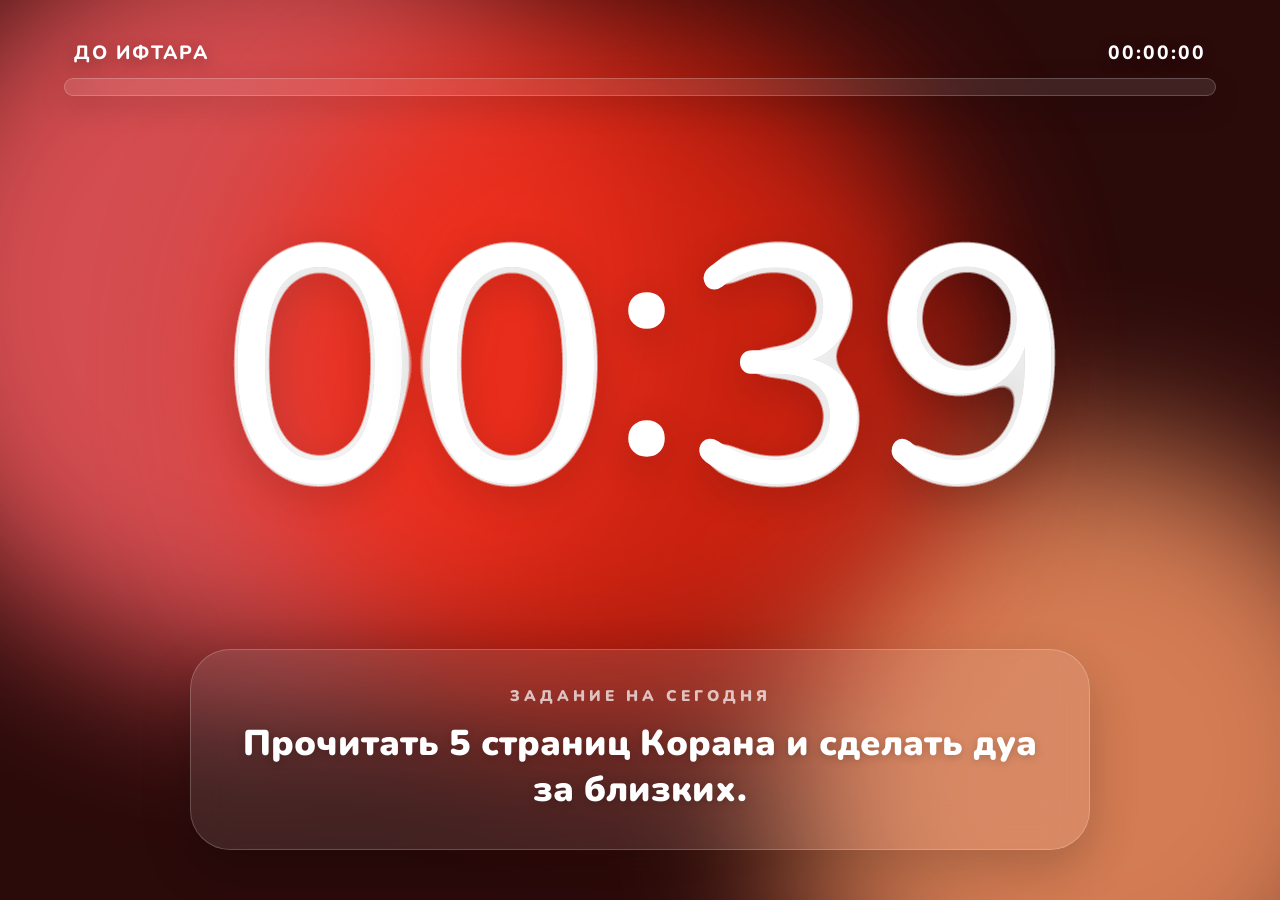
==== index.html @ 439f12f1 "Add files via upload" ====
<!DOCTYPE html>
<html lang="ru">
<head>
  <meta charset="UTF-8">
  <meta name="viewport" content="width=device-width, initial-scale=1.0">
  <title>EPoster Smart Display</title>
  
  <link href="https://fonts.googleapis.com/css2?family=Nunito:wght@900&display=swap" rel="stylesheet">

  <style>
    :root {
      /* Тема по умолчанию: Горячая Лава (до Ифтара) */
      --color-bg: #2b0a0a;
      --color-blob1: #ff5e62;
      --color-blob2: #ff9966;
      --color-blob3: #f12711;
      
      --glass-bg: rgba(255, 255, 255, 0.1);
      --glass-border: rgba(255, 255, 255, 0.2);
      --text-color: #ffffff;
    }

    * { box-sizing: border-box; }

    body, html {
      margin: 0; padding: 0;
      width: 100vw; height: 100vh;
      overflow: hidden;
      font-family: 'Nunito', sans-serif;
      color: var(--text-color);
      background-color: var(--color-bg);
      display: flex;
      flex-direction: column;
      justify-content: space-between;
      transition: background-color 2s ease;
    }

    /* ФОН: ПЛАВАЮЩАЯ ЛАВА */
    .lava-background {
      position: absolute;
      top: 0; left: 0; width: 100vw; height: 100vh;
      z-index: 0;
      overflow: hidden;
    }
    .blob {
      position: absolute;
      border-radius: 50%;
      filter: blur(80px); /* Сильное размытие для слияния цветов */
      opacity: 0.8;
      animation: float 20s infinite alternate cubic-bezier(0.4, 0.0, 0.2, 1);
      transition: background 2s ease;
    }
    .blob:nth-child(1) {
      width: 60vw; height: 60vw;
      background: var(--color-blob1);
      top: -10%; left: -10%;
      animation-duration: 25s;
    }
    .blob:nth-child(2) {
      width: 50vw; height: 50vw;
      background: var(--color-blob2);
      bottom: -20%; right: -10%;
      animation-duration: 22s;
      animation-delay: -5s;
    }
    .blob:nth-child(3) {
      width: 55vw; height: 55vw;
      background: var(--color-blob3);
      bottom: 20%; left: 20%;
      animation-duration: 28s;
      animation-delay: -10s;
    }

    @keyframes float {
      0% { transform: translate(0, 0) scale(1); }
      50% { transform: translate(10%, 20%) scale(1.2); }
      100% { transform: translate(-20%, 10%) scale(0.9); }
    }

    /* РАМКА WAKE СЛОВА (СИНЯЯ ПУЛЬСАЦИЯ) */
    .wake-frame {
      position: absolute;
      top: 0; left: 0; right: 0; bottom: 0;
      pointer-events: none;
      box-shadow: inset 0 0 0px 0px rgba(0, 150, 255, 0);
      transition: box-shadow 0.3s ease;
      z-index: 9999; /* Поверх всего */
    }
    body.wake-active .wake-frame {
      animation: pulseBlue 1.5s infinite;
    }
    @keyframes pulseBlue {
      0% { box-shadow: inset 0 0 30px 10px rgba(0, 150, 255, 0.6); }
      50% { box-shadow: inset 0 0 100px 40px rgba(0, 190, 255, 0.9); }
      100% { box-shadow: inset 0 0 30px 10px rgba(0, 150, 255, 0.6); }
    }

    /* ВЕРХ: ПРОГРЕСС БАР (GLASSMORPHISM) */
    .progress-wrapper {
      width: 90%;
      max-width: 1200px;
      margin: 40px auto 0;
      z-index: 10;
    }
    .progress-labels {
      display: flex;
      justify-content: space-between;
      font-size: 1.5vw;
      font-weight: 800;
      margin-bottom: 12px;
      padding: 0 10px;
      text-transform: uppercase;
      letter-spacing: 2px;
      text-shadow: 0 4px 15px rgba(0,0,0,0.3);
    }
    .progress-container {
      height: 18px;
      background: var(--glass-bg);
      border-radius: 30px;
      backdrop-filter: blur(10px);
      border: 1px solid var(--glass-border);
      overflow: hidden;
      box-shadow: 0 10px 30px rgba(0,0,0,0.15);
    }
    .progress-bar {
      height: 100%;
      width: 0%; /* Меняется через JS */
      background: #fff;
      border-radius: 30px;
      box-shadow: 0 0 20px rgba(255, 255, 255, 0.8);
      transition: width 1s cubic-bezier(0.4, 0, 0.2, 1);
    }

    /* ЦЕНТР: ЖЕЛЕЙНЫЕ ЧАСЫ */
    .clock-container {
      flex-grow: 1;
      display: flex;
      align-items: center;
      justify-content: center;
      filter: url(#goo); /* Главная магия перетекания */
      z-index: 10;
    }
    .clock {
      display: flex;font-size: 26vw;
      line-height: 1;
      letter-spacing: -1vw;
      text-shadow: 0 10px 40px rgba(0,0,0,0.2);
    }
    .digit-box {
      position: relative;
      width: 15vw;
      height: 26vw;
      display: flex;
      justify-content: center;
      align-items: center;
    }
    .digit {
      position: absolute;
      transition: transform 0.8s cubic-bezier(0.34, 1.56, 0.64, 1), opacity 0.8s ease, filter 0.8s ease;
      will-change: transform, opacity, filter;
    }
    .digit.in {
      opacity: 1;
      transform: translateY(0) scale(1);
      filter: blur(0px);
    }
    .digit.out {
      opacity: 0;
      transform: translateY(-80%) scale(0.6);
      filter: blur(12px);
    }
    .digit.prepare {
      opacity: 0;
      transform: translateY(80%) scale(0.6);
      filter: blur(12px);
    }
    .colon {
      width: 6vw;
      display: flex;
      justify-content: center;
      align-items: center;
      animation: pulseColon 2s infinite;
      transform: translateY(-2vw);
    }
    @keyframes pulseColon {
      0%, 100% { opacity: 1; }
      50% { opacity: 0.3; }
    }

    /* НИЗ: БЛОК С ЗАДАНИЕМ */
    .task-container {
      margin: 0 auto 50px;
      width: 85%;
      max-width: 900px;
      background: var(--glass-bg);
      backdrop-filter: blur(20px);
      -webkit-backdrop-filter: blur(20px);
      border: 1px solid var(--glass-border);
      border-radius: 40px;
      padding: 35px 50px;
      text-align: center;
      box-shadow: 0 20px 50px rgba(0,0,0,0.2);
      z-index: 10;
    }
    .task-label {
      font-size: 1.2vw;
      text-transform: uppercase;
      letter-spacing: 4px;
      opacity: 0.7;
      margin-bottom: 15px;
      font-weight: 900;
    }
    .task-text {
      font-size: 2.8vw;
      font-weight: 900;
      line-height: 1.3;
      text-shadow: 0 2px 10px rgba(0,0,0,0.2);
    }
  </style>
</head>
<body>

  <div class="lava-background">
    <div class="blob"></div>
    <div class="blob"></div>
    <div class="blob"></div>
  </div>

  <div class="wake-frame"></div>

  <div class="progress-wrapper">
    <div class="progress-labels">
      <span id="event-name">До Ифтара</span>
      <span id="event-time-left">00:00:00</span>
    </div>
    <div class="progress-container">
      <div class="progress-bar" id="progress-bar"></div>
    </div>
  </div>

  <svg style="width:0;height:0;position:absolute;">
    <defs>
      <filter id="goo">
        <feGaussianBlur in="SourceGraphic" stdDeviation="15" result="blur" />
        <feColorMatrix in="blur" mode="matrix" values="1 0 0 0 0  0 1 0 0 0  0 0 1 0 0  0 0 0 25 -10" result="goo" />
        <feBlend in="SourceGraphic" in2="goo" />
      </filter>
    </defs>
  </svg>

  <div class="clock-container">
    <div class="clock">
      <div class="digit-box" id="h1"></div>
      <div class="digit-box" id="h2"></div>
      <div class="colon">:</div>
      <div class="digit-box" id="m1"></div>
      <div class="digit-box" id="m2"></div>
    </div>
  </div>

  <div class="task-container">
    <div class="task-label">Задание на сегодня</div>
    <div class="task-text" id="daily-task">Прочитать 5 страниц Корана и сделать дуа за близких.</div>
  </div>

  <script>
    // === ЛОГИКА ЖЕЛЕЙНЫХ ЧАСОВ ===
    function updateDigit(id, newValue) {
      const container = document.getElementById(id);
      const currentDigit = container.querySelector('.digit.in');
      
      if (currentDigit && currentDigit.innerText === newValue) return;

      const newDigit = document.createElement('div');
      newDigit.className = 'digit prepare';
      newDigit.innerText = newValue;
      container.appendChild(newDigit);

      // Trigger reflow
      void newDigit.offsetWidth;

      if (currentDigit) {
        currentDigit.classList.remove('in');
        currentDigit.classList.add('out');
        setTimeout(() => currentDigit.remove(), 800);
      }

      newDigit.classList.remove('prepare');
      newDigit.classList.add('in');
    }

    function updateClock() {
      const now = new Date();
      const h = String(now.getHours()).padStart(2, '0');
      const m = String(now.getMinutes()).padStart(2, '0');

      updateDigit('h1', h[0]);
      updateDigit('h2', h[1]);
      updateDigit('m1', m[0]);
      updateDigit('m2', m[1]);
    }

    setInterval(updateClock, 1000);
    updateClock();

    // === API ДЛЯ ИНТЕГРАЦИИ В ТВОЙ ПРОЕКТ НА PYTHON ===
    
    // 1. Вызов рамки при Wake-слове
    function triggerWakeWord(durationMs = 3000) {
      document.body.classList.add('wake-active');
      setTimeout(() => {
        document.body.classList.remove('wake-active');
      }, durationMs);
    }

    // 2. Смена темы (Ифтар/Сухур)
    function setTheme(themeMode) {
      const root = document.documentElement;
      if (themeMode === 'iftar') {
        // Горячая Лава (Оранжевый/Красный)
        root.style.setProperty('--color-bg', '#2b0a0a');
        root.style.setProperty('--color-blob1', '#ff5e62');
        root.style.setProperty('--color-blob2', '#ff9966');
        root.style.setProperty('--color-blob3', '#f12711');
      } else if (themeMode === 'suhur') {
        // Холодная Аврора (Синий/Фиолетовый/Изумрудный)
        root.style.setProperty('--color-bg', '#050b14');
        root.style.setProperty('--color-blob1', '#00c6ff');
        root.style.setProperty('--color-blob2', '#0072ff');
        root.style.setProperty('--color-blob3', '#1f1c2c');
      }
    }

    // 3. Обновление прогресса и текста
    function updateDashboard(eventName, timeLeftStr, progressPercent, taskText) {
      document.getElementById('event-name').innerText = eventName;
      document.getElementById('event-time-left').innerText = timeLeftStr;
      document.getElementById('progress-bar').style.width = progressPercent + '%';
      if(taskText) document.getElementById('daily-task').innerText = taskText;
    }

    // --- ДЕМОНСТРАЦИЯ (Удали этот блок при интеграции в проект) ---
    // Эмуляция работы прогресс бара:
    let demoProgress = 0;
    setInterval(() => {
        demoProgress = (demoProgress + 5) % 100;
        updateDashboard('До Ифтара', '02:45:10', demoProgress);
    }, 5000);

    // Эмуляция реакции на Wake-слово раз в 10 секунд
    setInterval(() => triggerWakeWord(2000), 10000);
    // -------------------------------------------------------------
  </script>
</body>
</html>
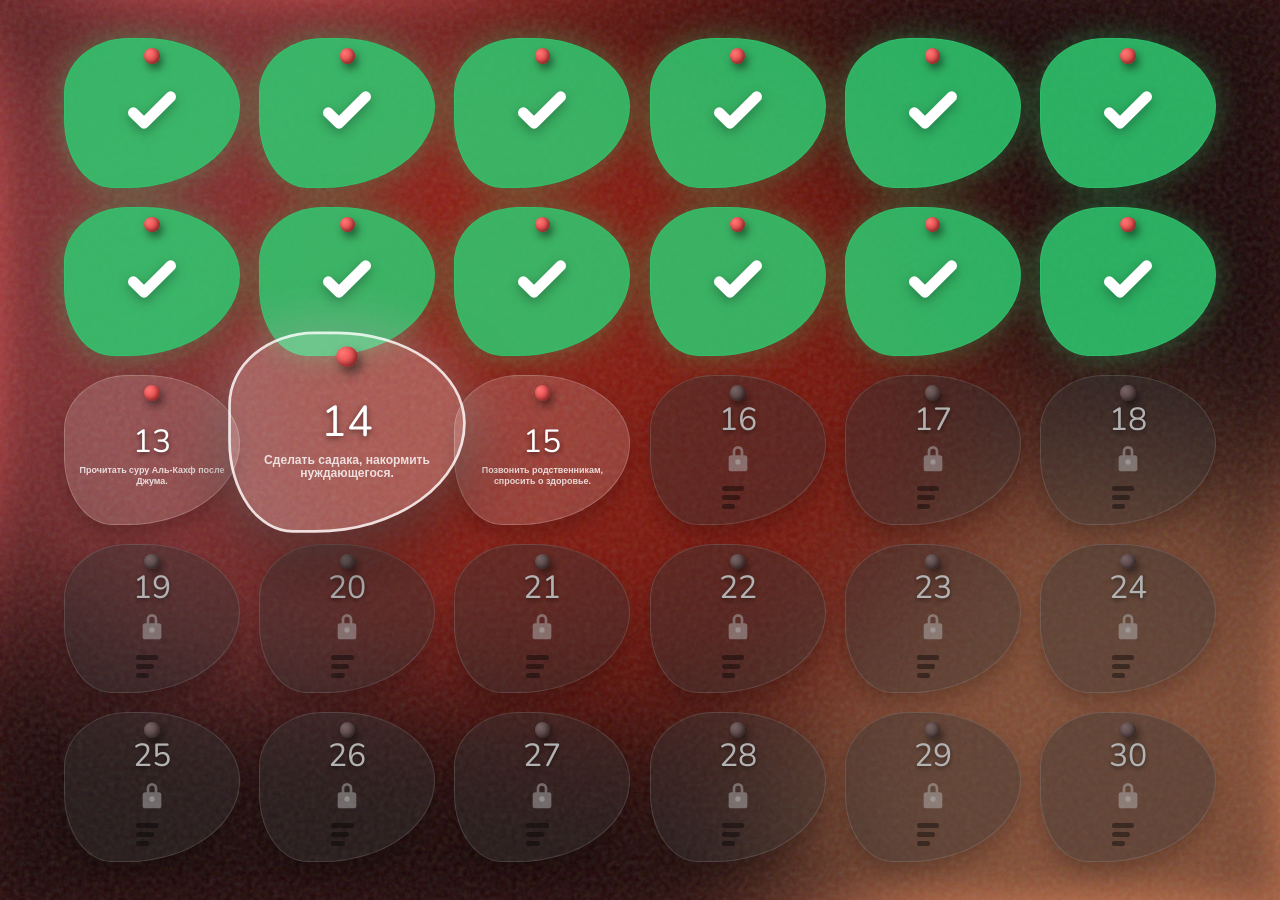
==== commit 7aa8e034: "Add files via upload" ====
--- a/index.html
+++ b/index.html
@@ -3,21 +3,23 @@
 <head>
   <meta charset="UTF-8">
   <meta name="viewport" content="width=device-width, initial-scale=1.0">
-  <title>EPoster Smart Display</title>
+  <title>EPoster - Map of Tasks</title>
   
   <link href="https://fonts.googleapis.com/css2?family=Nunito:wght@900&display=swap" rel="stylesheet">
 
   <style>
     :root {
-      /* Тема по умолчанию: Горячая Лава (до Ифтара) */
       --color-bg: #2b0a0a;
       --color-blob1: #ff5e62;
       --color-blob2: #ff9966;
       --color-blob3: #f12711;
       
-      --glass-bg: rgba(255, 255, 255, 0.1);
       --glass-border: rgba(255, 255, 255, 0.2);
       --text-color: #ffffff;
+      
+      --card-open-bg: rgba(255, 255, 255, 0.15);
+      --card-locked-bg: rgba(80, 80, 80, 0.4);
+      --card-completed-bg: rgba(46, 204, 113, 0.85);
     }
 
     * { box-sizing: border-box; }
@@ -29,47 +31,25 @@
       font-family: 'Nunito', sans-serif;
       color: var(--text-color);
       background-color: var(--color-bg);
-      display: flex;
-      flex-direction: column;
-      justify-content: space-between;
-      transition: background-color 2s ease;
-    }
-
-    /* ФОН: ПЛАВАЮЩАЯ ЛАВА */
+    }
+
     .lava-background {
       position: absolute;
       top: 0; left: 0; width: 100vw; height: 100vh;
       z-index: 0;
       overflow: hidden;
     }
+
     .blob {
       position: absolute;
       border-radius: 50%;
-      filter: blur(80px); /* Сильное размытие для слияния цветов */
+      filter: blur(80px);
       opacity: 0.8;
       animation: float 20s infinite alternate cubic-bezier(0.4, 0.0, 0.2, 1);
-      transition: background 2s ease;
-    }
-    .blob:nth-child(1) {
-      width: 60vw; height: 60vw;
-      background: var(--color-blob1);
-      top: -10%; left: -10%;
-      animation-duration: 25s;
-    }
-    .blob:nth-child(2) {
-      width: 50vw; height: 50vw;
-      background: var(--color-blob2);
-      bottom: -20%; right: -10%;
-      animation-duration: 22s;
-      animation-delay: -5s;
-    }
-    .blob:nth-child(3) {
-      width: 55vw; height: 55vw;
-      background: var(--color-blob3);
-      bottom: 20%; left: 20%;
-      animation-duration: 28s;
-      animation-delay: -10s;
-    }
+    }
+    .blob:nth-child(1) { width: 60vw; height: 60vw; background: var(--color-blob1); top: -10%; left: -10%; animation-duration: 25s; }
+    .blob:nth-child(2) { width: 50vw; height: 50vw; background: var(--color-blob2); bottom: -20%; right: -10%; animation-duration: 22s; animation-delay: -5s; }
+    .blob:nth-child(3) { width: 55vw; height: 55vw; background: var(--color-blob3); bottom: 20%; left: 20%; animation-duration: 28s; animation-delay: -10s; }
 
     @keyframes float {
       0% { transform: translate(0, 0) scale(1); }
@@ -77,144 +57,137 @@
       100% { transform: translate(-20%, 10%) scale(0.9); }
     }
 
-    /* РАМКА WAKE СЛОВА (СИНЯЯ ПУЛЬСАЦИЯ) */
+    /* Исправлено: Текстура доски через Base64 (никаких спецсимволов) */
+    .chalkboard-overlay {
+      position: absolute;
+      top: 0; left: 0; width: 100vw; height: 100vh;
+      z-index: 1;
+      backdrop-filter: blur(20px) brightness(0.6);
+      -webkit-backdrop-filter: blur(20px) brightness(0.6);
+      background-image: url("[data-uri]");
+    }
+
     .wake-frame {
       position: absolute;
       top: 0; left: 0; right: 0; bottom: 0;
       pointer-events: none;
       box-shadow: inset 0 0 0px 0px rgba(0, 150, 255, 0);
       transition: box-shadow 0.3s ease;
-      z-index: 9999; /* Поверх всего */
-    }
-    body.wake-active .wake-frame {
-      animation: pulseBlue 1.5s infinite;
-    }
+      z-index: 9999;
+    }
+    body.wake-active .wake-frame { animation: pulseBlue 1.5s infinite; }
     @keyframes pulseBlue {
       0% { box-shadow: inset 0 0 30px 10px rgba(0, 150, 255, 0.6); }
       50% { box-shadow: inset 0 0 100px 40px rgba(0, 190, 255, 0.9); }
       100% { box-shadow: inset 0 0 30px 10px rgba(0, 150, 255, 0.6); }
     }
 
-    /* ВЕРХ: ПРОГРЕСС БАР (GLASSMORPHISM) */
-    .progress-wrapper {
-      width: 90%;
-      max-width: 1200px;
-      margin: 40px auto 0;
+    .tasks-grid {
+      position: relative;
       z-index: 10;
-    }
-    .progress-labels {
+      display: grid;
+      grid-template-columns: repeat(6, 1fr);
+      grid-template-rows: repeat(5, 1fr);
+      gap: 1.5vw;
+      width: 100vw;
+      height: 100vh;
+      padding: 3vw 5vw;
+    }
+
+    .card {
+      position: relative;
+      background: var(--card-open-bg);
+      border: 1px solid var(--glass-border);
       display: flex;
-      justify-content: space-between;
-      font-size: 1.5vw;
-      font-weight: 800;
-      margin-bottom: 12px;
-      padding: 0 10px;
-      text-transform: uppercase;
-      letter-spacing: 2px;
-      text-shadow: 0 4px 15px rgba(0,0,0,0.3);
-    }
-    .progress-container {
-      height: 18px;
-      background: var(--glass-bg);
-      border-radius: 30px;
-      backdrop-filter: blur(10px);
-      border: 1px solid var(--glass-border);
-      overflow: hidden;
-      box-shadow: 0 10px 30px rgba(0,0,0,0.15);
-    }
-    .progress-bar {
-      height: 100%;
-      width: 0%; /* Меняется через JS */
-      background: #fff;
-      border-radius: 30px;
-      box-shadow: 0 0 20px rgba(255, 255, 255, 0.8);
-      transition: width 1s cubic-bezier(0.4, 0, 0.2, 1);
-    }
-
-    /* ЦЕНТР: ЖЕЛЕЙНЫЕ ЧАСЫ */
-    .clock-container {
-      flex-grow: 1;
-      display: flex;
+      flex-direction: column;
       align-items: center;
       justify-content: center;
-      filter: url(#goo); /* Главная магия перетекания */
-      z-index: 10;
-    }
-    .clock {
-      display: flex;font-size: 26vw;
+      text-align: center;
+      padding: 1vw;
+      box-shadow: 0 10px 20px rgba(0,0,0,0.2);
+      border-radius: 40% 60% 70% 30% / 40% 50% 60% 50%;
+      animation: jellyWobble 8s ease-in-out infinite alternate;
+      transition: transform 0.4s cubic-bezier(0.34, 1.56, 0.64, 1), background 0.4s, filter 0.4s;
+    }
+
+    .card:nth-child(even) { animation-direction: alternate-reverse; animation-duration: 9s; }
+    .card:nth-child(3n) { animation-duration: 11s; }
+
+    @keyframes jellyWobble {
+      0% { border-radius: 40% 60% 70% 30% / 40% 50% 60% 50%; }
+      33% { border-radius: 60% 40% 50% 50% / 50% 60% 40% 60%; }
+      66% { border-radius: 50% 50% 30% 70% / 60% 40% 60% 40%; }
+      100% { border-radius: 40% 60% 70% 30% / 40% 50% 60% 50%; }
+    }
+
+    .pin {
+      position: absolute;
+      top: 6%;
+      width: 1.2vw;
+      height: 1.2vw;
+      background: radial-gradient(circle at 30% 30%, #ff7675, #d63031);
+      border-radius: 50%;
+      box-shadow: inset -2px -2px 4px rgba(0,0,0,0.4), 3px 5px 8px rgba(0,0,0,0.5);
+      z-index: 2;
+    }
+
+    .day-number {
+      font-size: 2.5vw;
       line-height: 1;
-      letter-spacing: -1vw;
-      text-shadow: 0 10px 40px rgba(0,0,0,0.2);
-    }
-    .digit-box {
-      position: relative;
-      width: 15vw;
-      height: 26vw;
-      display: flex;
-      justify-content: center;
-      align-items: center;
-    }
-    .digit {
-      position: absolute;
-      transition: transform 0.8s cubic-bezier(0.34, 1.56, 0.64, 1), opacity 0.8s ease, filter 0.8s ease;
-      will-change: transform, opacity, filter;
-    }
-    .digit.in {
-      opacity: 1;
-      transform: translateY(0) scale(1);
-      filter: blur(0px);
-    }
-    .digit.out {
-      opacity: 0;
-      transform: translateY(-80%) scale(0.6);
-      filter: blur(12px);
-    }
-    .digit.prepare {
-      opacity: 0;
-      transform: translateY(80%) scale(0.6);
-      filter: blur(12px);
-    }
-    .colon {
-      width: 6vw;
-      display: flex;
-      justify-content: center;
-      align-items: center;
-      animation: pulseColon 2s infinite;
-      transform: translateY(-2vw);
-    }
-    @keyframes pulseColon {
-      0%, 100% { opacity: 1; }
-      50% { opacity: 0.3; }
-    }
-
-    /* НИЗ: БЛОК С ЗАДАНИЕМ */
-    .task-container {
-      margin: 0 auto 50px;
-      width: 85%;
-      max-width: 900px;
-      background: var(--glass-bg);
-      backdrop-filter: blur(20px);
-      -webkit-backdrop-filter: blur(20px);
-      border: 1px solid var(--glass-border);
-      border-radius: 40px;
-      padding: 35px 50px;
-      text-align: center;
-      box-shadow: 0 20px 50px rgba(0,0,0,0.2);
-      z-index: 10;
-    }
-    .task-label {
-      font-size: 1.2vw;
-      text-transform: uppercase;
-      letter-spacing: 4px;
-      opacity: 0.7;
-      margin-bottom: 15px;
-      font-weight: 900;
-    }
-    .task-text {
-      font-size: 2.8vw;
-      font-weight: 900;
-      line-height: 1.3;
-      text-shadow: 0 2px 10px rgba(0,0,0,0.2);
+      margin-top: 1vw;
+      text-shadow: 0 2px 5px rgba(0,0,0,0.5);
+      z-index: 2;
+    }
+
+    .card-text {
+      font-size: 0.7vw;
+      font-family: sans-serif;
+      font-weight: bold;
+      opacity: 0.8;
+      margin-top: 0.5vw;
+      line-height: 1.2;
+      display: -webkit-box;
+      -webkit-line-clamp: 3;
+      -webkit-box-orient: vertical;
+      overflow: hidden;
+      z-index: 2;
+    }
+
+    .card.locked { background: var(--card-locked-bg); filter: grayscale(0.8) brightness(0.7); }
+    .card.locked .lock-icon { width: 2.5vw; height: 2.5vw; fill: rgba(255, 255, 255, 0.5); margin-top: 0.5vw; }
+    
+    .card.locked .skeleton-lines { width: 70%; display: flex; flex-direction: column; gap: 0.3vw; margin-top: 0.5vw; }
+    .skeleton-line { height: 0.4vw; background: rgba(0, 0, 0, 0.4); border-radius: 2px; }
+    .skeleton-line:nth-child(1) { width: 100%; }
+    .skeleton-line:nth-child(2) { width: 80%; }
+    .skeleton-line:nth-child(3) { width: 60%; }
+
+    .card.completed {
+      background: var(--card-completed-bg);
+      border-color: rgba(46, 204, 113, 0.5);
+      box-shadow: 0 0 30px rgba(46, 204, 113, 0.4);
+    }
+    .card.completed .day-number, .card.completed .card-text { display: none; }
+    .card.completed .check-icon {
+      width: 5vw; height: 5vw;
+      fill: none; stroke: #ffffff; stroke-width: 4; stroke-linecap: round; stroke-linejoin: round;
+      filter: drop-shadow(0 4px 6px rgba(0,0,0,0.3));
+    }
+
+    .card.selected {
+      transform: scale(1.35) translateY(-1vw);
+      z-index: 100;
+      background: rgba(255, 255, 255, 0.25);
+      border: 2px solid rgba(255, 255, 255, 0.8);
+      box-shadow: 0 20px 50px rgba(0,0,0,0.5), 0 0 40px rgba(255,255,255,0.4);
+      animation: jellyFast 1.5s ease-in-out infinite alternate;
+    }
+    .card.selected.locked { background: rgba(100, 100, 100, 0.6); border-color: rgba(255,255,255,0.4); }
+    .card.selected.completed { background: rgba(46, 204, 113, 1); box-shadow: 0 20px 50px rgba(0,0,0,0.5), 0 0 40px rgba(46, 204, 113, 0.8); }
+
+    @keyframes jellyFast {
+      0% { border-radius: 45% 55% 60% 40% / 45% 45% 55% 55%; }
+      100% { border-radius: 55% 45% 40% 60% / 55% 55% 45% 45%; }
     }
   </style>
 </head>
@@ -226,130 +199,80 @@
     <div class="blob"></div>
   </div>
 
+  <div class="chalkboard-overlay"></div>
   <div class="wake-frame"></div>
-
-  <div class="progress-wrapper">
-    <div class="progress-labels">
-      <span id="event-name">До Ифтара</span>
-      <span id="event-time-left">00:00:00</span>
-    </div>
-    <div class="progress-container">
-      <div class="progress-bar" id="progress-bar"></div>
-    </div>
-  </div>
-
-  <svg style="width:0;height:0;position:absolute;">
-    <defs>
-      <filter id="goo">
-        <feGaussianBlur in="SourceGraphic" stdDeviation="15" result="blur" />
-        <feColorMatrix in="blur" mode="matrix" values="1 0 0 0 0  0 1 0 0 0  0 0 1 0 0  0 0 0 25 -10" result="goo" />
-        <feBlend in="SourceGraphic" in2="goo" />
-      </filter>
-    </defs>
-  </svg>
-
-  <div class="clock-container">
-    <div class="clock">
-      <div class="digit-box" id="h1"></div>
-      <div class="digit-box" id="h2"></div>
-      <div class="colon">:</div>
-      <div class="digit-box" id="m1"></div>
-      <div class="digit-box" id="m2"></div>
-    </div>
-  </div>
-
-  <div class="task-container">
-    <div class="task-label">Задание на сегодня</div>
-    <div class="task-text" id="daily-task">Прочитать 5 страниц Корана и сделать дуа за близких.</div>
-  </div>
+  <div class="tasks-grid" id="tasks-grid"></div>
 
   <script>
-    // === ЛОГИКА ЖЕЛЕЙНЫХ ЧАСОВ ===
-    function updateDigit(id, newValue) {
-      const container = document.getElementById(id);
-      const currentDigit = container.querySelector('.digit.in');
+    var totalDays = 30;
+    var grid = document.getElementById('tasks-grid');
+    var cards = [];
+    var currentCursorIndex = 0;
+
+    // Исправлено: Однострочные SVG для безопасности парсеров
+    var lockSVG = '<svg class="lock-icon" viewBox="0 0 24 24"><path d="M12 17a2 2 0 100-4 2 2 0 000 4z"/><path fill-rule="evenodd" d="M8 10V7a4 4 0 118 0v3h1a2 2 0 012 2v8a2 2 0 01-2 2H7a2 2 0 01-2-2v-8a2 2 0 012-2h1zm2-3a2 2 0 114 0v3h-4V7z" clip-rule="evenodd"/></svg>';
+    var checkSVG = '<svg class="check-icon" viewBox="0 0 24 24"><path d="M5 13l4 4L19 7" /></svg>';
+
+    function initCards() {
+      grid.innerHTML = '';
+      cards = [];
+      for (var i = 1; i <= totalDays; i++) {
+        var card = document.createElement('div');
+        card.className = 'card';
+        card.id = 'day-' + i;
+        // Исправлено: Классическая конкатенация строк
+        card.innerHTML = '<div class="pin"></div><div class="day-number">' + i + '</div><div class="content-container"></div>';
+        
+        grid.appendChild(card);
+        cards.push(card);
+      }
+    }
+
+    function setDayState(day, state, text) {
+      if (day < 1 || day > totalDays) return;
+      var card = cards[day - 1];
+      var container = card.querySelector('.content-container');
       
-      if (currentDigit && currentDigit.innerText === newValue) return;
-
-      const newDigit = document.createElement('div');
-      newDigit.className = 'digit prepare';
-      newDigit.innerText = newValue;
-      container.appendChild(newDigit);
-
-      // Trigger reflow
-      void newDigit.offsetWidth;
-
-      if (currentDigit) {
-        currentDigit.classList.remove('in');
-        currentDigit.classList.add('out');
-        setTimeout(() => currentDigit.remove(), 800);
+      card.classList.remove('locked', 'completed', 'open');
+      card.classList.add(state);
+
+      if (state === 'locked') {
+        container.innerHTML = lockSVG + '<div class="skeleton-lines"><div class="skeleton-line"></div><div class="skeleton-line"></div><div class="skeleton-line"></div></div>';
+      } else if (state === 'completed') {
+        container.innerHTML = checkSVG;
+      } else if (state === 'open') {
+        container.innerHTML = '<div class="card-text">' + (text || '') + '</div>';
       }
-
-      newDigit.classList.remove('prepare');
-      newDigit.classList.add('in');
-    }
-
-    function updateClock() {
-      const now = new Date();
-      const h = String(now.getHours()).padStart(2, '0');
-      const m = String(now.getMinutes()).padStart(2, '0');
-
-      updateDigit('h1', h[0]);
-      updateDigit('h2', h[1]);
-      updateDigit('m1', m[0]);
-      updateDigit('m2', m[1]);
-    }
-
-    setInterval(updateClock, 1000);
-    updateClock();
-
-    // === API ДЛЯ ИНТЕГРАЦИИ В ТВОЙ ПРОЕКТ НА PYTHON ===
+    }
+
+    function setCursor(day) {
+      if (day < 1 || day > totalDays) return;
+      if (cards[currentCursorIndex]) {
+        cards[currentCursorIndex].classList.remove('selected');
+      }
+      currentCursorIndex = day - 1;
+      cards[currentCursorIndex].classList.add('selected');
+    }
+
+    function triggerWakeWord(durationMs) {
+      var ms = durationMs || 3000;
+      document.body.classList.add('wake-active');
+      setTimeout(function() {
+        document.body.classList.remove('wake-active');
+      }, ms);
+    }
+
+    // Инициализация
+    initCards();
+
+    // --- ДЕМОНСТРАЦИОННЫЙ БЛОК ---
+    for (var j = 1; j <= 12; j++) setDayState(j, 'completed');
+    setDayState(13, 'open', 'Прочитать суру Аль-Кахф после Джума.');
+    setDayState(14, 'open', 'Сделать садака, накормить нуждающегося.');
+    setDayState(15, 'open', 'Позвонить родственникам, спросить о здоровье.');
+    for (var k = 16; k <= 30; k++) setDayState(k, 'locked');
     
-    // 1. Вызов рамки при Wake-слове
-    function triggerWakeWord(durationMs = 3000) {
-      document.body.classList.add('wake-active');
-      setTimeout(() => {
-        document.body.classList.remove('wake-active');
-      }, durationMs);
-    }
-
-    // 2. Смена темы (Ифтар/Сухур)
-    function setTheme(themeMode) {
-      const root = document.documentElement;
-      if (themeMode === 'iftar') {
-        // Горячая Лава (Оранжевый/Красный)
-        root.style.setProperty('--color-bg', '#2b0a0a');
-        root.style.setProperty('--color-blob1', '#ff5e62');
-        root.style.setProperty('--color-blob2', '#ff9966');
-        root.style.setProperty('--color-blob3', '#f12711');
-      } else if (themeMode === 'suhur') {
-        // Холодная Аврора (Синий/Фиолетовый/Изумрудный)
-        root.style.setProperty('--color-bg', '#050b14');
-        root.style.setProperty('--color-blob1', '#00c6ff');
-        root.style.setProperty('--color-blob2', '#0072ff');
-        root.style.setProperty('--color-blob3', '#1f1c2c');
-      }
-    }
-
-    // 3. Обновление прогресса и текста
-    function updateDashboard(eventName, timeLeftStr, progressPercent, taskText) {
-      document.getElementById('event-name').innerText = eventName;
-      document.getElementById('event-time-left').innerText = timeLeftStr;
-      document.getElementById('progress-bar').style.width = progressPercent + '%';
-      if(taskText) document.getElementById('daily-task').innerText = taskText;
-    }
-
-    // --- ДЕМОНСТРАЦИЯ (Удали этот блок при интеграции в проект) ---
-    // Эмуляция работы прогресс бара:
-    let demoProgress = 0;
-    setInterval(() => {
-        demoProgress = (demoProgress + 5) % 100;
-        updateDashboard('До Ифтара', '02:45:10', demoProgress);
-    }, 5000);
-
-    // Эмуляция реакции на Wake-слово раз в 10 секунд
-    setInterval(() => triggerWakeWord(2000), 10000);
-    // -------------------------------------------------------------
+    setCursor(14);
   </script>
 </body>
 </html>
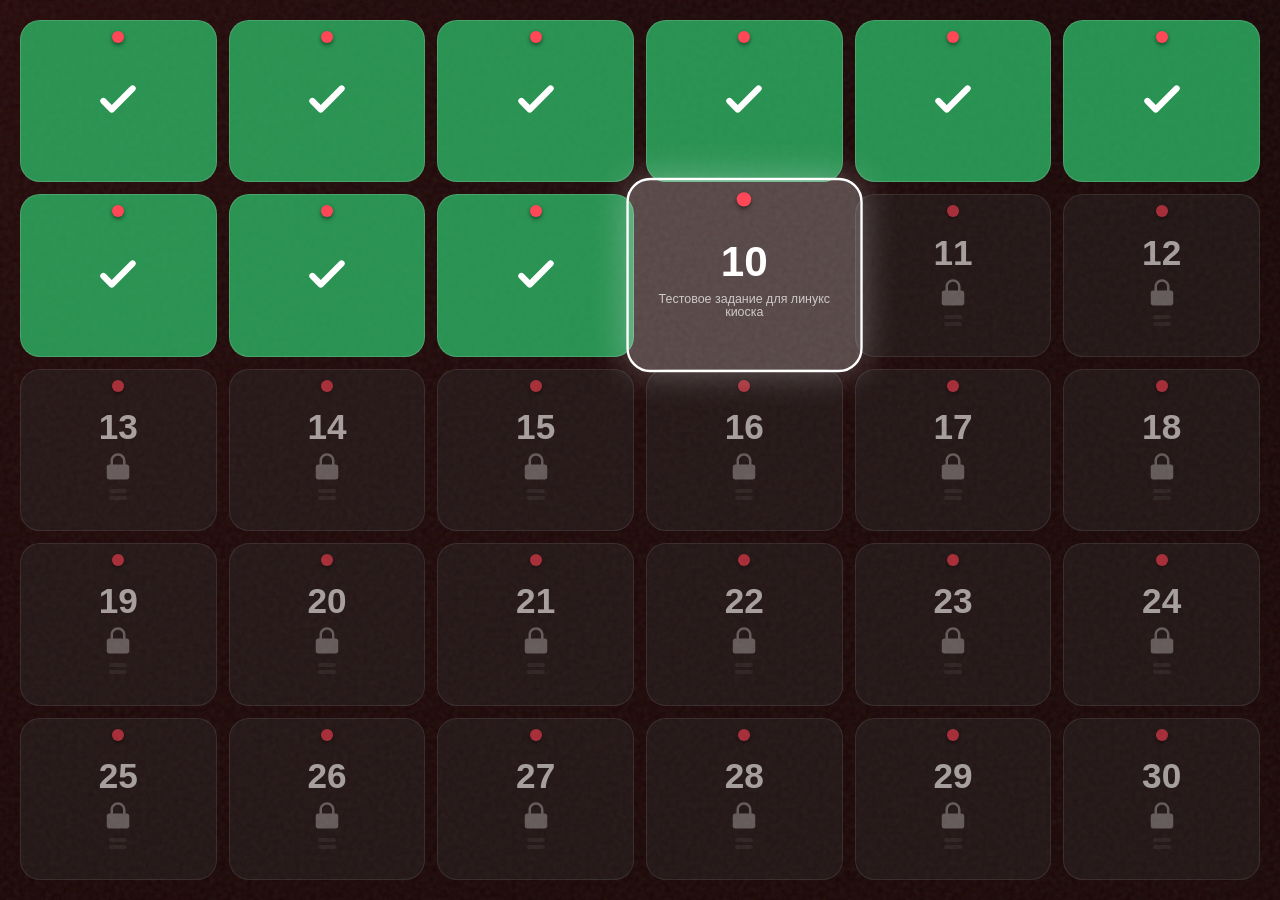
==== commit cca5ad50: "Update index.html" ====
--- a/index.html
+++ b/index.html
@@ -1,278 +1,189 @@
-<!DOCTYPE html>
-<html lang="ru">
-<head>
-  <meta charset="UTF-8">
-  <meta name="viewport" content="width=device-width, initial-scale=1.0">
-  <title>EPoster - Map of Tasks</title>
-  
-  <link href="https://fonts.googleapis.com/css2?family=Nunito:wght@900&display=swap" rel="stylesheet">
-
-  <style>
-    :root {
-      --color-bg: #2b0a0a;
-      --color-blob1: #ff5e62;
-      --color-blob2: #ff9966;
-      --color-blob3: #f12711;
-      
-      --glass-border: rgba(255, 255, 255, 0.2);
-      --text-color: #ffffff;
-      
-      --card-open-bg: rgba(255, 255, 255, 0.15);
-      --card-locked-bg: rgba(80, 80, 80, 0.4);
-      --card-completed-bg: rgba(46, 204, 113, 0.85);
-    }
-
-    * { box-sizing: border-box; }
-
-    body, html {
-      margin: 0; padding: 0;
-      width: 100vw; height: 100vh;
-      overflow: hidden;
-      font-family: 'Nunito', sans-serif;
-      color: var(--text-color);
-      background-color: var(--color-bg);
-    }
-
-    .lava-background {
-      position: absolute;
-      top: 0; left: 0; width: 100vw; height: 100vh;
-      z-index: 0;
-      overflow: hidden;
-    }
-
-    .blob {
-      position: absolute;
-      border-radius: 50%;
-      filter: blur(80px);
-      opacity: 0.8;
-      animation: float 20s infinite alternate cubic-bezier(0.4, 0.0, 0.2, 1);
-    }
-    .blob:nth-child(1) { width: 60vw; height: 60vw; background: var(--color-blob1); top: -10%; left: -10%; animation-duration: 25s; }
-    .blob:nth-child(2) { width: 50vw; height: 50vw; background: var(--color-blob2); bottom: -20%; right: -10%; animation-duration: 22s; animation-delay: -5s; }
-    .blob:nth-child(3) { width: 55vw; height: 55vw; background: var(--color-blob3); bottom: 20%; left: 20%; animation-duration: 28s; animation-delay: -10s; }
-
-    @keyframes float {
-      0% { transform: translate(0, 0) scale(1); }
-      50% { transform: translate(10%, 20%) scale(1.2); }
-      100% { transform: translate(-20%, 10%) scale(0.9); }
-    }
-
-    /* Исправлено: Текстура доски через Base64 (никаких спецсимволов) */
-    .chalkboard-overlay {
-      position: absolute;
-      top: 0; left: 0; width: 100vw; height: 100vh;
-      z-index: 1;
-      backdrop-filter: blur(20px) brightness(0.6);
-      -webkit-backdrop-filter: blur(20px) brightness(0.6);
-      background-image: url("[data-uri]");
-    }
-
-    .wake-frame {
-      position: absolute;
-      top: 0; left: 0; right: 0; bottom: 0;
-      pointer-events: none;
-      box-shadow: inset 0 0 0px 0px rgba(0, 150, 255, 0);
-      transition: box-shadow 0.3s ease;
-      z-index: 9999;
-    }
-    body.wake-active .wake-frame { animation: pulseBlue 1.5s infinite; }
-    @keyframes pulseBlue {
-      0% { box-shadow: inset 0 0 30px 10px rgba(0, 150, 255, 0.6); }
-      50% { box-shadow: inset 0 0 100px 40px rgba(0, 190, 255, 0.9); }
-      100% { box-shadow: inset 0 0 30px 10px rgba(0, 150, 255, 0.6); }
-    }
-
-    .tasks-grid {
-      position: relative;
-      z-index: 10;
-      display: grid;
-      grid-template-columns: repeat(6, 1fr);
-      grid-template-rows: repeat(5, 1fr);
-      gap: 1.5vw;
-      width: 100vw;
-      height: 100vh;
-      padding: 3vw 5vw;
-    }
-
-    .card {
-      position: relative;
-      background: var(--card-open-bg);
-      border: 1px solid var(--glass-border);
-      display: flex;
-      flex-direction: column;
-      align-items: center;
-      justify-content: center;
-      text-align: center;
-      padding: 1vw;
-      box-shadow: 0 10px 20px rgba(0,0,0,0.2);
-      border-radius: 40% 60% 70% 30% / 40% 50% 60% 50%;
-      animation: jellyWobble 8s ease-in-out infinite alternate;
-      transition: transform 0.4s cubic-bezier(0.34, 1.56, 0.64, 1), background 0.4s, filter 0.4s;
-    }
-
-    .card:nth-child(even) { animation-direction: alternate-reverse; animation-duration: 9s; }
-    .card:nth-child(3n) { animation-duration: 11s; }
-
-    @keyframes jellyWobble {
-      0% { border-radius: 40% 60% 70% 30% / 40% 50% 60% 50%; }
-      33% { border-radius: 60% 40% 50% 50% / 50% 60% 40% 60%; }
-      66% { border-radius: 50% 50% 30% 70% / 60% 40% 60% 40%; }
-      100% { border-radius: 40% 60% 70% 30% / 40% 50% 60% 50%; }
-    }
-
-    .pin {
-      position: absolute;
-      top: 6%;
-      width: 1.2vw;
-      height: 1.2vw;
-      background: radial-gradient(circle at 30% 30%, #ff7675, #d63031);
-      border-radius: 50%;
-      box-shadow: inset -2px -2px 4px rgba(0,0,0,0.4), 3px 5px 8px rgba(0,0,0,0.5);
-      z-index: 2;
-    }
-
-    .day-number {
-      font-size: 2.5vw;
-      line-height: 1;
-      margin-top: 1vw;
-      text-shadow: 0 2px 5px rgba(0,0,0,0.5);
-      z-index: 2;
-    }
-
-    .card-text {
-      font-size: 0.7vw;
-      font-family: sans-serif;
-      font-weight: bold;
-      opacity: 0.8;
-      margin-top: 0.5vw;
-      line-height: 1.2;
-      display: -webkit-box;
-      -webkit-line-clamp: 3;
-      -webkit-box-orient: vertical;
-      overflow: hidden;
-      z-index: 2;
-    }
-
-    .card.locked { background: var(--card-locked-bg); filter: grayscale(0.8) brightness(0.7); }
-    .card.locked .lock-icon { width: 2.5vw; height: 2.5vw; fill: rgba(255, 255, 255, 0.5); margin-top: 0.5vw; }
-    
-    .card.locked .skeleton-lines { width: 70%; display: flex; flex-direction: column; gap: 0.3vw; margin-top: 0.5vw; }
-    .skeleton-line { height: 0.4vw; background: rgba(0, 0, 0, 0.4); border-radius: 2px; }
-    .skeleton-line:nth-child(1) { width: 100%; }
-    .skeleton-line:nth-child(2) { width: 80%; }
-    .skeleton-line:nth-child(3) { width: 60%; }
-
-    .card.completed {
-      background: var(--card-completed-bg);
-      border-color: rgba(46, 204, 113, 0.5);
-      box-shadow: 0 0 30px rgba(46, 204, 113, 0.4);
-    }
-    .card.completed .day-number, .card.completed .card-text { display: none; }
-    .card.completed .check-icon {
-      width: 5vw; height: 5vw;
-      fill: none; stroke: #ffffff; stroke-width: 4; stroke-linecap: round; stroke-linejoin: round;
-      filter: drop-shadow(0 4px 6px rgba(0,0,0,0.3));
-    }
-
-    .card.selected {
-      transform: scale(1.35) translateY(-1vw);
-      z-index: 100;
-      background: rgba(255, 255, 255, 0.25);
-      border: 2px solid rgba(255, 255, 255, 0.8);
-      box-shadow: 0 20px 50px rgba(0,0,0,0.5), 0 0 40px rgba(255,255,255,0.4);
-      animation: jellyFast 1.5s ease-in-out infinite alternate;
-    }
-    .card.selected.locked { background: rgba(100, 100, 100, 0.6); border-color: rgba(255,255,255,0.4); }
-    .card.selected.completed { background: rgba(46, 204, 113, 1); box-shadow: 0 20px 50px rgba(0,0,0,0.5), 0 0 40px rgba(46, 204, 113, 0.8); }
-
-    @keyframes jellyFast {
-      0% { border-radius: 45% 55% 60% 40% / 45% 45% 55% 55%; }
-      100% { border-radius: 55% 45% 40% 60% / 55% 55% 45% 45%; }
-    }
-  </style>
-</head>
-<body>
-
-  <div class="lava-background">
-    <div class="blob"></div>
-    <div class="blob"></div>
-    <div class="blob"></div>
-  </div>
-
-  <div class="chalkboard-overlay"></div>
-  <div class="wake-frame"></div>
-  <div class="tasks-grid" id="tasks-grid"></div>
-
-  <script>
-    var totalDays = 30;
-    var grid = document.getElementById('tasks-grid');
-    var cards = [];
-    var currentCursorIndex = 0;
-
-    // Исправлено: Однострочные SVG для безопасности парсеров
-    var lockSVG = '<svg class="lock-icon" viewBox="0 0 24 24"><path d="M12 17a2 2 0 100-4 2 2 0 000 4z"/><path fill-rule="evenodd" d="M8 10V7a4 4 0 118 0v3h1a2 2 0 012 2v8a2 2 0 01-2 2H7a2 2 0 01-2-2v-8a2 2 0 012-2h1zm2-3a2 2 0 114 0v3h-4V7z" clip-rule="evenodd"/></svg>';
-    var checkSVG = '<svg class="check-icon" viewBox="0 0 24 24"><path d="M5 13l4 4L19 7" /></svg>';
-
-    function initCards() {
-      grid.innerHTML = '';
-      cards = [];
-      for (var i = 1; i <= totalDays; i++) {
-        var card = document.createElement('div');
-        card.className = 'card';
-        card.id = 'day-' + i;
-        // Исправлено: Классическая конкатенация строк
-        card.innerHTML = '<div class="pin"></div><div class="day-number">' + i + '</div><div class="content-container"></div>';
-        
-        grid.appendChild(card);
-        cards.push(card);
-      }
-    }
-
-    function setDayState(day, state, text) {
-      if (day < 1 || day > totalDays) return;
-      var card = cards[day - 1];
-      var container = card.querySelector('.content-container');
-      
-      card.classList.remove('locked', 'completed', 'open');
-      card.classList.add(state);
-
-      if (state === 'locked') {
-        container.innerHTML = lockSVG + '<div class="skeleton-lines"><div class="skeleton-line"></div><div class="skeleton-line"></div><div class="skeleton-line"></div></div>';
-      } else if (state === 'completed') {
-        container.innerHTML = checkSVG;
-      } else if (state === 'open') {
-        container.innerHTML = '<div class="card-text">' + (text || '') + '</div>';
-      }
-    }
-
-    function setCursor(day) {
-      if (day < 1 || day > totalDays) return;
-      if (cards[currentCursorIndex]) {
-        cards[currentCursorIndex].classList.remove('selected');
-      }
-      currentCursorIndex = day - 1;
-      cards[currentCursorIndex].classList.add('selected');
-    }
-
-    function triggerWakeWord(durationMs) {
-      var ms = durationMs || 3000;
-      document.body.classList.add('wake-active');
-      setTimeout(function() {
-        document.body.classList.remove('wake-active');
-      }, ms);
-    }
-
-    // Инициализация
-    initCards();
-
-    // --- ДЕМОНСТРАЦИОННЫЙ БЛОК ---
-    for (var j = 1; j <= 12; j++) setDayState(j, 'completed');
-    setDayState(13, 'open', 'Прочитать суру Аль-Кахф после Джума.');
-    setDayState(14, 'open', 'Сделать садака, накормить нуждающегося.');
-    setDayState(15, 'open', 'Позвонить родственникам, спросить о здоровье.');
-    for (var k = 16; k <= 30; k++) setDayState(k, 'locked');
-    
-    setCursor(14);
-  </script>
-</body>
-</html>+<!DOCTYPE html>
+<html lang="ru">
+<head>
+  <meta charset="UTF-8">
+  <meta name="viewport" content="width=device-width, initial-scale=1.0">
+  <title>EPoster - Linux Kiosk Map</title>
+  
+  <style>
+    :root {
+      /* Темный фон доски, чтобы не зависеть от тяжелых эффектов */
+      --color-bg: #1a0505;
+      --color-accent: #ff5e62;
+      --glass-border: rgba(255, 255, 255, 0.15);
+      --text-color: #ffffff;
+      
+      --card-open-bg: rgba(255, 255, 255, 0.1);
+      --card-locked-bg: rgba(50, 50, 50, 0.6);
+      --card-completed-bg: rgba(46, 204, 113, 0.7);
+    }
+
+    * { box-sizing: border-box; -webkit-font-smoothing: antialiased; }
+
+    body, html {
+      margin: 0; padding: 0;
+      width: 100vw; height: 100vh;
+      overflow: hidden;
+      font-family: 'Segoe UI', Roboto, Helvetica, Arial, sans-serif;
+      color: var(--text-color);
+      background-color: var(--color-bg);
+    }
+
+    /* Облегченный фон: градиент вместо блюра */
+    .background-fix {
+      position: absolute;
+      top: 0; left: 0; width: 100%; height: 100%;
+      background: radial-gradient(circle at top left, #3d0e0e, transparent),
+                  radial-gradient(circle at bottom right, #2b0a0a, transparent);
+      z-index: 0;
+    }
+
+    /* Текстура доски без backdrop-filter */
+    .chalkboard-overlay {
+      position: absolute;
+      top: 0; left: 0; width: 100%; height: 100%;
+      z-index: 1;
+      background-image: url("[data-uri]");
+      background-color: rgba(0, 0, 0, 0.4); /* Замена блюру */
+    }
+
+    .tasks-grid {
+      position: relative;
+      z-index: 10;
+      display: grid;
+      grid-template-columns: repeat(6, 1fr);
+      grid-template-rows: repeat(5, 1fr);
+      gap: 12px;
+      width: 100vw;
+      height: 100vh;
+      padding: 20px;
+    }
+
+    /* Оптимизированная желейная карточка */
+    .card {
+      position: relative;
+      background: var(--card-open-bg);
+      border: 1px solid var(--glass-border);
+      display: flex;
+      flex-direction: column;
+      align-items: center;
+      justify-content: center;
+      text-align: center;
+      padding: 5px;
+      border-radius: 20px; /* Упрощенный радиус для Linux */
+      transition: transform 0.3s ease, background 0.3s;
+      /* Легкая анимация без пересчета геометрии */
+      animation: gentleFloat 4s ease-in-out infinite alternate;
+    }
+
+    @keyframes gentleFloat {
+      from { transform: translateY(0px) rotate(0deg); }
+      to { transform: translateY(-5px) rotate(1deg); }
+    }
+
+    .pin {
+      position: absolute;
+      top: 10px;
+      width: 12px; height: 12px;
+      background: #ff4757;
+      border-radius: 50%;
+      box-shadow: 0 2px 4px rgba(0,0,0,0.5);
+      z-index: 2;
+    }
+
+    .day-number {
+      font-size: 2.2rem;
+      font-weight: 900;
+      margin-top: 10px;
+    }
+
+    .card-text {
+      font-size: 0.65rem;
+      opacity: 0.7;
+      margin: 5px 10px;
+      display: -webkit-box;
+      -webkit-line-clamp: 2;
+      -webkit-box-orient: vertical;
+      overflow: hidden;
+    }
+
+    /* Состояния */
+    .card.locked { background: var(--card-locked-bg); opacity: 0.6; }
+    .card.locked .lock-icon { width: 30px; fill: white; margin-top: 5px; opacity: 0.5; }
+
+    .card.completed { background: var(--card-completed-bg); }
+    .card.completed .check-icon { width: 50px; stroke: white; fill: none; stroke-width: 3; }
+    .card.completed .day-number, .card.completed .card-text { display: none; }
+
+    /* Курсор (Selected) - максимально выразительный для киоска */
+    .card.selected {
+      transform: scale(1.2) !important;
+      z-index: 100;
+      background: rgba(255, 255, 255, 0.25);
+      border: 2px solid #ffffff;
+      box-shadow: 0 0 30px rgba(255,255,255,0.3);
+      animation: activeSelection 0.8s ease-in-out infinite alternate;
+    }
+
+    @keyframes activeSelection {
+        from { border-radius: 20px 40px 20px 40px; }
+        to { border-radius: 40px 20px 40px 20px; }
+    }
+
+    .skeleton-line { height: 4px; background: rgba(255,255,255,0.1); margin: 3px auto; border-radius: 2px; width: 60%; }
+  </style>
+</head>
+<body>
+
+  <div class="background-fix"></div>
+  <div class="chalkboard-overlay"></div>
+  <div class="tasks-grid" id="tasks-grid"></div>
+
+  <script>
+    var grid = document.getElementById('tasks-grid');
+    var cards = [];
+    var lockSVG = '<svg class="lock-icon" viewBox="0 0 24 24"><path d="M12 17a2 2 0 100-4 2 2 0 000 4z"/><path d="M18 10V7c0-3.3-2.7-6-6-6S6 3.7 6 7v3H5c-1.1 0-2 .9-2 2v8c0 1.1.9 2 2 2h14c1.1 0 2-.9 2-2v-8c0-1.1-.9-2-2-2h-1zm-6-7c2.2 0 4 1.8 4 4v3H8V7c0-2.2 1.8-4 4-4z"/></svg>';
+    var checkSVG = '<svg class="check-icon" viewBox="0 0 24 24"><path d="M5 13l4 4L19 7" stroke-linecap="round" stroke-linejoin="round"/></svg>';
+
+    function init() {
+      for (var i = 1; i <= 30; i++) {
+        var c = document.createElement('div');
+        c.className = 'card';
+        c.innerHTML = '<div class="pin"></div><div class="day-number">'+i+'</div><div class="cont"></div>';
+        grid.appendChild(c);
+        cards.push(c);
+      }
+    }
+
+    function setDayState(day, state, text) {
+      var card = cards[day-1];
+      var cont = card.querySelector('.cont');
+      card.classList.remove('locked', 'completed', 'open');
+      card.classList.add(state);
+      
+      if(state === 'locked') {
+        cont.innerHTML = lockSVG + '<div class="skeleton-line"></div><div class="skeleton-line"></div>';
+      } else if(state === 'completed') {
+        cont.innerHTML = checkSVG;
+      } else {
+        cont.innerHTML = '<div class="card-text">' + (text || '') + '</div>';
+      }
+    }
+
+    function setCursor(day) {
+      cards.forEach(function(c){ c.classList.remove('selected'); });
+      cards[day-1].classList.add('selected');
+    }
+
+    init();
+    
+    // Тестовое заполнение
+    for(var i=1; i<=30; i++) {
+      if(i < 10) setDayState(i, 'completed');
+      else if(i === 10) setDayState(i, 'open', 'Тестовое задание для линукс киоска');
+      else setDayState(i, 'locked');
+    }
+    setCursor(10);
+  </script>
+</body>
+</html>
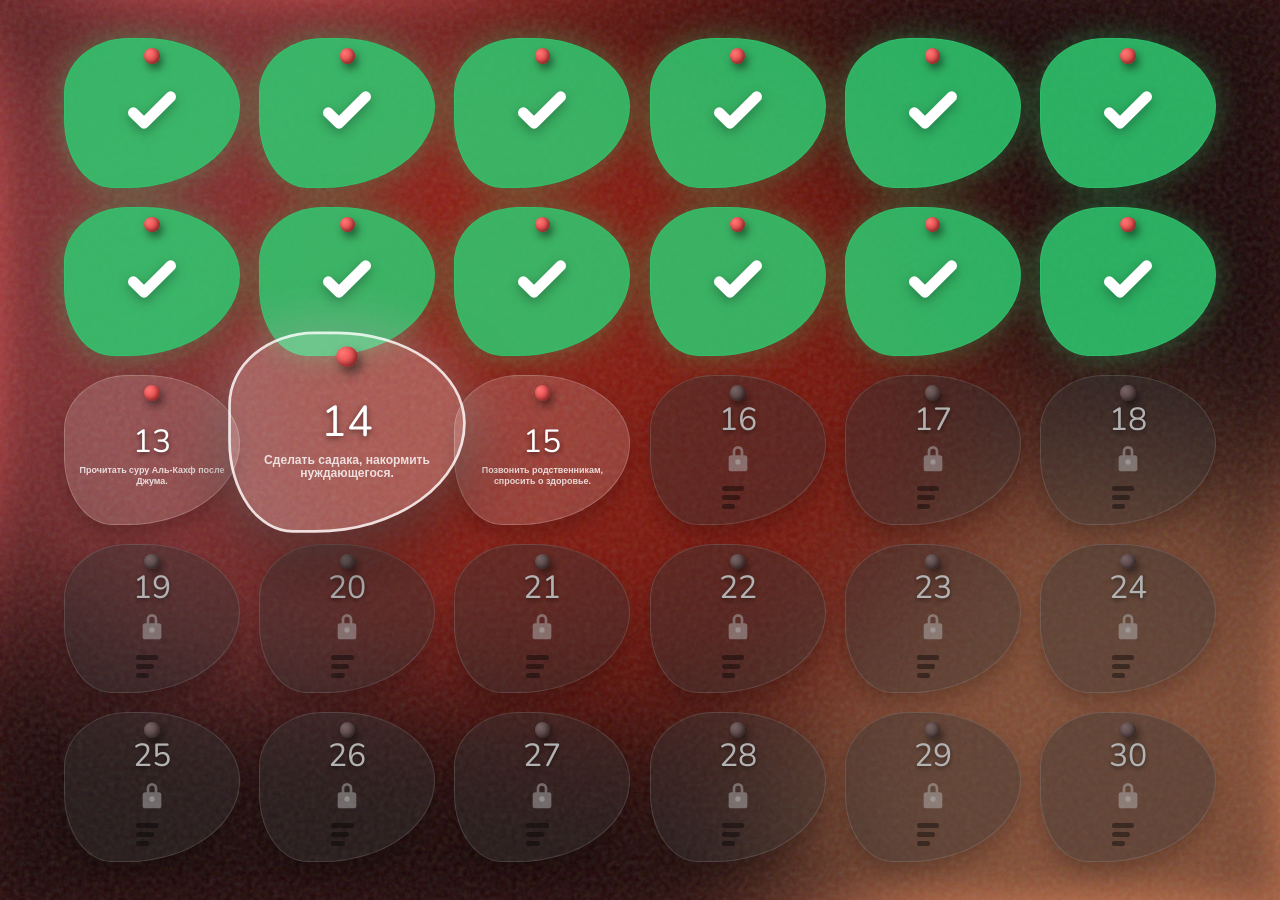
==== commit 23f2ade1: "Add files via upload" ====
--- a/index.html
+++ b/index.html
@@ -1,189 +1,278 @@
-<!DOCTYPE html>
-<html lang="ru">
-<head>
-  <meta charset="UTF-8">
-  <meta name="viewport" content="width=device-width, initial-scale=1.0">
-  <title>EPoster - Linux Kiosk Map</title>
-  
-  <style>
-    :root {
-      /* Темный фон доски, чтобы не зависеть от тяжелых эффектов */
-      --color-bg: #1a0505;
-      --color-accent: #ff5e62;
-      --glass-border: rgba(255, 255, 255, 0.15);
-      --text-color: #ffffff;
-      
-      --card-open-bg: rgba(255, 255, 255, 0.1);
-      --card-locked-bg: rgba(50, 50, 50, 0.6);
-      --card-completed-bg: rgba(46, 204, 113, 0.7);
-    }
-
-    * { box-sizing: border-box; -webkit-font-smoothing: antialiased; }
-
-    body, html {
-      margin: 0; padding: 0;
-      width: 100vw; height: 100vh;
-      overflow: hidden;
-      font-family: 'Segoe UI', Roboto, Helvetica, Arial, sans-serif;
-      color: var(--text-color);
-      background-color: var(--color-bg);
-    }
-
-    /* Облегченный фон: градиент вместо блюра */
-    .background-fix {
-      position: absolute;
-      top: 0; left: 0; width: 100%; height: 100%;
-      background: radial-gradient(circle at top left, #3d0e0e, transparent),
-                  radial-gradient(circle at bottom right, #2b0a0a, transparent);
-      z-index: 0;
-    }
-
-    /* Текстура доски без backdrop-filter */
-    .chalkboard-overlay {
-      position: absolute;
-      top: 0; left: 0; width: 100%; height: 100%;
-      z-index: 1;
-      background-image: url("[data-uri]");
-      background-color: rgba(0, 0, 0, 0.4); /* Замена блюру */
-    }
-
-    .tasks-grid {
-      position: relative;
-      z-index: 10;
-      display: grid;
-      grid-template-columns: repeat(6, 1fr);
-      grid-template-rows: repeat(5, 1fr);
-      gap: 12px;
-      width: 100vw;
-      height: 100vh;
-      padding: 20px;
-    }
-
-    /* Оптимизированная желейная карточка */
-    .card {
-      position: relative;
-      background: var(--card-open-bg);
-      border: 1px solid var(--glass-border);
-      display: flex;
-      flex-direction: column;
-      align-items: center;
-      justify-content: center;
-      text-align: center;
-      padding: 5px;
-      border-radius: 20px; /* Упрощенный радиус для Linux */
-      transition: transform 0.3s ease, background 0.3s;
-      /* Легкая анимация без пересчета геометрии */
-      animation: gentleFloat 4s ease-in-out infinite alternate;
-    }
-
-    @keyframes gentleFloat {
-      from { transform: translateY(0px) rotate(0deg); }
-      to { transform: translateY(-5px) rotate(1deg); }
-    }
-
-    .pin {
-      position: absolute;
-      top: 10px;
-      width: 12px; height: 12px;
-      background: #ff4757;
-      border-radius: 50%;
-      box-shadow: 0 2px 4px rgba(0,0,0,0.5);
-      z-index: 2;
-    }
-
-    .day-number {
-      font-size: 2.2rem;
-      font-weight: 900;
-      margin-top: 10px;
-    }
-
-    .card-text {
-      font-size: 0.65rem;
-      opacity: 0.7;
-      margin: 5px 10px;
-      display: -webkit-box;
-      -webkit-line-clamp: 2;
-      -webkit-box-orient: vertical;
-      overflow: hidden;
-    }
-
-    /* Состояния */
-    .card.locked { background: var(--card-locked-bg); opacity: 0.6; }
-    .card.locked .lock-icon { width: 30px; fill: white; margin-top: 5px; opacity: 0.5; }
-
-    .card.completed { background: var(--card-completed-bg); }
-    .card.completed .check-icon { width: 50px; stroke: white; fill: none; stroke-width: 3; }
-    .card.completed .day-number, .card.completed .card-text { display: none; }
-
-    /* Курсор (Selected) - максимально выразительный для киоска */
-    .card.selected {
-      transform: scale(1.2) !important;
-      z-index: 100;
-      background: rgba(255, 255, 255, 0.25);
-      border: 2px solid #ffffff;
-      box-shadow: 0 0 30px rgba(255,255,255,0.3);
-      animation: activeSelection 0.8s ease-in-out infinite alternate;
-    }
-
-    @keyframes activeSelection {
-        from { border-radius: 20px 40px 20px 40px; }
-        to { border-radius: 40px 20px 40px 20px; }
-    }
-
-    .skeleton-line { height: 4px; background: rgba(255,255,255,0.1); margin: 3px auto; border-radius: 2px; width: 60%; }
-  </style>
-</head>
-<body>
-
-  <div class="background-fix"></div>
-  <div class="chalkboard-overlay"></div>
-  <div class="tasks-grid" id="tasks-grid"></div>
-
-  <script>
-    var grid = document.getElementById('tasks-grid');
-    var cards = [];
-    var lockSVG = '<svg class="lock-icon" viewBox="0 0 24 24"><path d="M12 17a2 2 0 100-4 2 2 0 000 4z"/><path d="M18 10V7c0-3.3-2.7-6-6-6S6 3.7 6 7v3H5c-1.1 0-2 .9-2 2v8c0 1.1.9 2 2 2h14c1.1 0 2-.9 2-2v-8c0-1.1-.9-2-2-2h-1zm-6-7c2.2 0 4 1.8 4 4v3H8V7c0-2.2 1.8-4 4-4z"/></svg>';
-    var checkSVG = '<svg class="check-icon" viewBox="0 0 24 24"><path d="M5 13l4 4L19 7" stroke-linecap="round" stroke-linejoin="round"/></svg>';
-
-    function init() {
-      for (var i = 1; i <= 30; i++) {
-        var c = document.createElement('div');
-        c.className = 'card';
-        c.innerHTML = '<div class="pin"></div><div class="day-number">'+i+'</div><div class="cont"></div>';
-        grid.appendChild(c);
-        cards.push(c);
-      }
-    }
-
-    function setDayState(day, state, text) {
-      var card = cards[day-1];
-      var cont = card.querySelector('.cont');
-      card.classList.remove('locked', 'completed', 'open');
-      card.classList.add(state);
-      
-      if(state === 'locked') {
-        cont.innerHTML = lockSVG + '<div class="skeleton-line"></div><div class="skeleton-line"></div>';
-      } else if(state === 'completed') {
-        cont.innerHTML = checkSVG;
-      } else {
-        cont.innerHTML = '<div class="card-text">' + (text || '') + '</div>';
-      }
-    }
-
-    function setCursor(day) {
-      cards.forEach(function(c){ c.classList.remove('selected'); });
-      cards[day-1].classList.add('selected');
-    }
-
-    init();
-    
-    // Тестовое заполнение
-    for(var i=1; i<=30; i++) {
-      if(i < 10) setDayState(i, 'completed');
-      else if(i === 10) setDayState(i, 'open', 'Тестовое задание для линукс киоска');
-      else setDayState(i, 'locked');
-    }
-    setCursor(10);
-  </script>
-</body>
-</html>
+<!DOCTYPE html>
+<html lang="ru">
+<head>
+  <meta charset="UTF-8">
+  <meta name="viewport" content="width=device-width, initial-scale=1.0">
+  <title>EPoster - Map of Tasks</title>
+  
+  <link href="https://fonts.googleapis.com/css2?family=Nunito:wght@900&display=swap" rel="stylesheet">
+
+  <style>
+    :root {
+      --color-bg: #2b0a0a;
+      --color-blob1: #ff5e62;
+      --color-blob2: #ff9966;
+      --color-blob3: #f12711;
+      
+      --glass-border: rgba(255, 255, 255, 0.2);
+      --text-color: #ffffff;
+      
+      --card-open-bg: rgba(255, 255, 255, 0.15);
+      --card-locked-bg: rgba(80, 80, 80, 0.4);
+      --card-completed-bg: rgba(46, 204, 113, 0.85);
+    }
+
+    * { box-sizing: border-box; }
+
+    body, html {
+      margin: 0; padding: 0;
+      width: 100vw; height: 100vh;
+      overflow: hidden;
+      font-family: 'Nunito', sans-serif;
+      color: var(--text-color);
+      background-color: var(--color-bg);
+    }
+
+    .lava-background {
+      position: absolute;
+      top: 0; left: 0; width: 100vw; height: 100vh;
+      z-index: 0;
+      overflow: hidden;
+    }
+
+    .blob {
+      position: absolute;
+      border-radius: 50%;
+      filter: blur(80px);
+      opacity: 0.8;
+      animation: float 20s infinite alternate cubic-bezier(0.4, 0.0, 0.2, 1);
+    }
+    .blob:nth-child(1) { width: 60vw; height: 60vw; background: var(--color-blob1); top: -10%; left: -10%; animation-duration: 25s; }
+    .blob:nth-child(2) { width: 50vw; height: 50vw; background: var(--color-blob2); bottom: -20%; right: -10%; animation-duration: 22s; animation-delay: -5s; }
+    .blob:nth-child(3) { width: 55vw; height: 55vw; background: var(--color-blob3); bottom: 20%; left: 20%; animation-duration: 28s; animation-delay: -10s; }
+
+    @keyframes float {
+      0% { transform: translate(0, 0) scale(1); }
+      50% { transform: translate(10%, 20%) scale(1.2); }
+      100% { transform: translate(-20%, 10%) scale(0.9); }
+    }
+
+    /* Исправлено: Текстура доски через Base64 (никаких спецсимволов) */
+    .chalkboard-overlay {
+      position: absolute;
+      top: 0; left: 0; width: 100vw; height: 100vh;
+      z-index: 1;
+      backdrop-filter: blur(20px) brightness(0.6);
+      -webkit-backdrop-filter: blur(20px) brightness(0.6);
+      background-image: url("[data-uri]");
+    }
+
+    .wake-frame {
+      position: absolute;
+      top: 0; left: 0; right: 0; bottom: 0;
+      pointer-events: none;
+      box-shadow: inset 0 0 0px 0px rgba(0, 150, 255, 0);
+      transition: box-shadow 0.3s ease;
+      z-index: 9999;
+    }
+    body.wake-active .wake-frame { animation: pulseBlue 1.5s infinite; }
+    @keyframes pulseBlue {
+      0% { box-shadow: inset 0 0 30px 10px rgba(0, 150, 255, 0.6); }
+      50% { box-shadow: inset 0 0 100px 40px rgba(0, 190, 255, 0.9); }
+      100% { box-shadow: inset 0 0 30px 10px rgba(0, 150, 255, 0.6); }
+    }
+
+    .tasks-grid {
+      position: relative;
+      z-index: 10;
+      display: grid;
+      grid-template-columns: repeat(6, 1fr);
+      grid-template-rows: repeat(5, 1fr);
+      gap: 1.5vw;
+      width: 100vw;
+      height: 100vh;
+      padding: 3vw 5vw;
+    }
+
+    .card {
+      position: relative;
+      background: var(--card-open-bg);
+      border: 1px solid var(--glass-border);
+      display: flex;
+      flex-direction: column;
+      align-items: center;
+      justify-content: center;
+      text-align: center;
+      padding: 1vw;
+      box-shadow: 0 10px 20px rgba(0,0,0,0.2);
+      border-radius: 40% 60% 70% 30% / 40% 50% 60% 50%;
+      animation: jellyWobble 8s ease-in-out infinite alternate;
+      transition: transform 0.4s cubic-bezier(0.34, 1.56, 0.64, 1), background 0.4s, filter 0.4s;
+    }
+
+    .card:nth-child(even) { animation-direction: alternate-reverse; animation-duration: 9s; }
+    .card:nth-child(3n) { animation-duration: 11s; }
+
+    @keyframes jellyWobble {
+      0% { border-radius: 40% 60% 70% 30% / 40% 50% 60% 50%; }
+      33% { border-radius: 60% 40% 50% 50% / 50% 60% 40% 60%; }
+      66% { border-radius: 50% 50% 30% 70% / 60% 40% 60% 40%; }
+      100% { border-radius: 40% 60% 70% 30% / 40% 50% 60% 50%; }
+    }
+
+    .pin {
+      position: absolute;
+      top: 6%;
+      width: 1.2vw;
+      height: 1.2vw;
+      background: radial-gradient(circle at 30% 30%, #ff7675, #d63031);
+      border-radius: 50%;
+      box-shadow: inset -2px -2px 4px rgba(0,0,0,0.4), 3px 5px 8px rgba(0,0,0,0.5);
+      z-index: 2;
+    }
+
+    .day-number {
+      font-size: 2.5vw;
+      line-height: 1;
+      margin-top: 1vw;
+      text-shadow: 0 2px 5px rgba(0,0,0,0.5);
+      z-index: 2;
+    }
+
+    .card-text {
+      font-size: 0.7vw;
+      font-family: sans-serif;
+      font-weight: bold;
+      opacity: 0.8;
+      margin-top: 0.5vw;
+      line-height: 1.2;
+      display: -webkit-box;
+      -webkit-line-clamp: 3;
+      -webkit-box-orient: vertical;
+      overflow: hidden;
+      z-index: 2;
+    }
+
+    .card.locked { background: var(--card-locked-bg); filter: grayscale(0.8) brightness(0.7); }
+    .card.locked .lock-icon { width: 2.5vw; height: 2.5vw; fill: rgba(255, 255, 255, 0.5); margin-top: 0.5vw; }
+    
+    .card.locked .skeleton-lines { width: 70%; display: flex; flex-direction: column; gap: 0.3vw; margin-top: 0.5vw; }
+    .skeleton-line { height: 0.4vw; background: rgba(0, 0, 0, 0.4); border-radius: 2px; }
+    .skeleton-line:nth-child(1) { width: 100%; }
+    .skeleton-line:nth-child(2) { width: 80%; }
+    .skeleton-line:nth-child(3) { width: 60%; }
+
+    .card.completed {
+      background: var(--card-completed-bg);
+      border-color: rgba(46, 204, 113, 0.5);
+      box-shadow: 0 0 30px rgba(46, 204, 113, 0.4);
+    }
+    .card.completed .day-number, .card.completed .card-text { display: none; }
+    .card.completed .check-icon {
+      width: 5vw; height: 5vw;
+      fill: none; stroke: #ffffff; stroke-width: 4; stroke-linecap: round; stroke-linejoin: round;
+      filter: drop-shadow(0 4px 6px rgba(0,0,0,0.3));
+    }
+
+    .card.selected {
+      transform: scale(1.35) translateY(-1vw);
+      z-index: 100;
+      background: rgba(255, 255, 255, 0.25);
+      border: 2px solid rgba(255, 255, 255, 0.8);
+      box-shadow: 0 20px 50px rgba(0,0,0,0.5), 0 0 40px rgba(255,255,255,0.4);
+      animation: jellyFast 1.5s ease-in-out infinite alternate;
+    }
+    .card.selected.locked { background: rgba(100, 100, 100, 0.6); border-color: rgba(255,255,255,0.4); }
+    .card.selected.completed { background: rgba(46, 204, 113, 1); box-shadow: 0 20px 50px rgba(0,0,0,0.5), 0 0 40px rgba(46, 204, 113, 0.8); }
+
+    @keyframes jellyFast {
+      0% { border-radius: 45% 55% 60% 40% / 45% 45% 55% 55%; }
+      100% { border-radius: 55% 45% 40% 60% / 55% 55% 45% 45%; }
+    }
+  </style>
+</head>
+<body>
+
+  <div class="lava-background">
+    <div class="blob"></div>
+    <div class="blob"></div>
+    <div class="blob"></div>
+  </div>
+
+  <div class="chalkboard-overlay"></div>
+  <div class="wake-frame"></div>
+  <div class="tasks-grid" id="tasks-grid"></div>
+
+  <script>
+    var totalDays = 30;
+    var grid = document.getElementById('tasks-grid');
+    var cards = [];
+    var currentCursorIndex = 0;
+
+    // Исправлено: Однострочные SVG для безопасности парсеров
+    var lockSVG = '<svg class="lock-icon" viewBox="0 0 24 24"><path d="M12 17a2 2 0 100-4 2 2 0 000 4z"/><path fill-rule="evenodd" d="M8 10V7a4 4 0 118 0v3h1a2 2 0 012 2v8a2 2 0 01-2 2H7a2 2 0 01-2-2v-8a2 2 0 012-2h1zm2-3a2 2 0 114 0v3h-4V7z" clip-rule="evenodd"/></svg>';
+    var checkSVG = '<svg class="check-icon" viewBox="0 0 24 24"><path d="M5 13l4 4L19 7" /></svg>';
+
+    function initCards() {
+      grid.innerHTML = '';
+      cards = [];
+      for (var i = 1; i <= totalDays; i++) {
+        var card = document.createElement('div');
+        card.className = 'card';
+        card.id = 'day-' + i;
+        // Исправлено: Классическая конкатенация строк
+        card.innerHTML = '<div class="pin"></div><div class="day-number">' + i + '</div><div class="content-container"></div>';
+        
+        grid.appendChild(card);
+        cards.push(card);
+      }
+    }
+
+    function setDayState(day, state, text) {
+      if (day < 1 || day > totalDays) return;
+      var card = cards[day - 1];
+      var container = card.querySelector('.content-container');
+      
+      card.classList.remove('locked', 'completed', 'open');
+      card.classList.add(state);
+
+      if (state === 'locked') {
+        container.innerHTML = lockSVG + '<div class="skeleton-lines"><div class="skeleton-line"></div><div class="skeleton-line"></div><div class="skeleton-line"></div></div>';
+      } else if (state === 'completed') {
+        container.innerHTML = checkSVG;
+      } else if (state === 'open') {
+        container.innerHTML = '<div class="card-text">' + (text || '') + '</div>';
+      }
+    }
+
+    function setCursor(day) {
+      if (day < 1 || day > totalDays) return;
+      if (cards[currentCursorIndex]) {
+        cards[currentCursorIndex].classList.remove('selected');
+      }
+      currentCursorIndex = day - 1;
+      cards[currentCursorIndex].classList.add('selected');
+    }
+
+    function triggerWakeWord(durationMs) {
+      var ms = durationMs || 3000;
+      document.body.classList.add('wake-active');
+      setTimeout(function() {
+        document.body.classList.remove('wake-active');
+      }, ms);
+    }
+
+    // Инициализация
+    initCards();
+
+    // --- ДЕМОНСТРАЦИОННЫЙ БЛОК ---
+    for (var j = 1; j <= 12; j++) setDayState(j, 'completed');
+    setDayState(13, 'open', 'Прочитать суру Аль-Кахф после Джума.');
+    setDayState(14, 'open', 'Сделать садака, накормить нуждающегося.');
+    setDayState(15, 'open', 'Позвонить родственникам, спросить о здоровье.');
+    for (var k = 16; k <= 30; k++) setDayState(k, 'locked');
+    
+    setCursor(14);
+  </script>
+</body>
+</html>
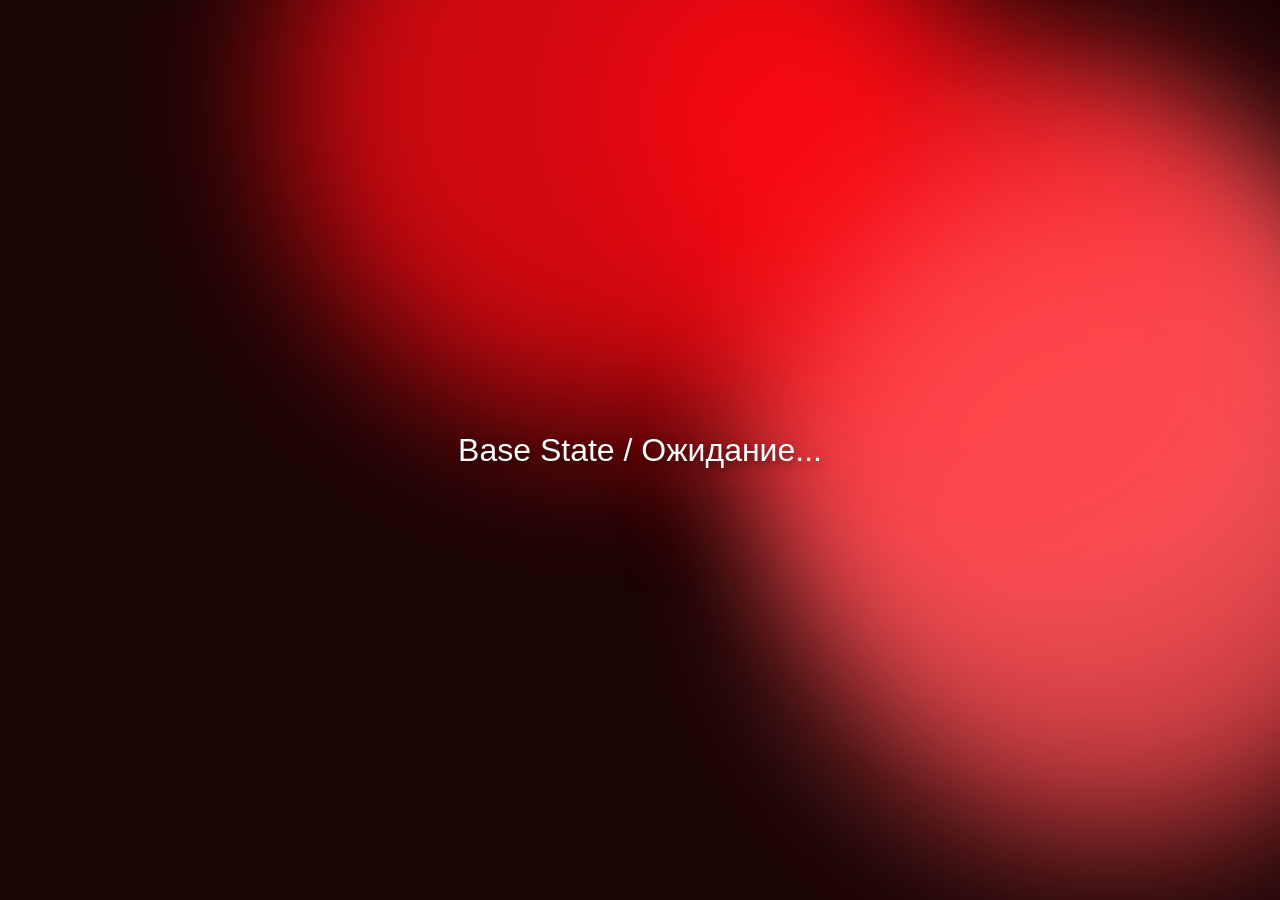
==== commit 6cb48199: "Update index.html" ====
--- a/index.html
+++ b/index.html
@@ -1,278 +1,285 @@
-<!DOCTYPE html>
-<html lang="ru">
-<head>
-  <meta charset="UTF-8">
-  <meta name="viewport" content="width=device-width, initial-scale=1.0">
-  <title>EPoster - Map of Tasks</title>
-  
-  <link href="https://fonts.googleapis.com/css2?family=Nunito:wght@900&display=swap" rel="stylesheet">
-
-  <style>
-    :root {
-      --color-bg: #2b0a0a;
-      --color-blob1: #ff5e62;
-      --color-blob2: #ff9966;
-      --color-blob3: #f12711;
-      
-      --glass-border: rgba(255, 255, 255, 0.2);
-      --text-color: #ffffff;
-      
-      --card-open-bg: rgba(255, 255, 255, 0.15);
-      --card-locked-bg: rgba(80, 80, 80, 0.4);
-      --card-completed-bg: rgba(46, 204, 113, 0.85);
-    }
-
-    * { box-sizing: border-box; }
-
-    body, html {
-      margin: 0; padding: 0;
-      width: 100vw; height: 100vh;
-      overflow: hidden;
-      font-family: 'Nunito', sans-serif;
-      color: var(--text-color);
-      background-color: var(--color-bg);
-    }
-
-    .lava-background {
-      position: absolute;
-      top: 0; left: 0; width: 100vw; height: 100vh;
-      z-index: 0;
-      overflow: hidden;
-    }
-
-    .blob {
-      position: absolute;
-      border-radius: 50%;
-      filter: blur(80px);
-      opacity: 0.8;
-      animation: float 20s infinite alternate cubic-bezier(0.4, 0.0, 0.2, 1);
-    }
-    .blob:nth-child(1) { width: 60vw; height: 60vw; background: var(--color-blob1); top: -10%; left: -10%; animation-duration: 25s; }
-    .blob:nth-child(2) { width: 50vw; height: 50vw; background: var(--color-blob2); bottom: -20%; right: -10%; animation-duration: 22s; animation-delay: -5s; }
-    .blob:nth-child(3) { width: 55vw; height: 55vw; background: var(--color-blob3); bottom: 20%; left: 20%; animation-duration: 28s; animation-delay: -10s; }
-
-    @keyframes float {
-      0% { transform: translate(0, 0) scale(1); }
-      50% { transform: translate(10%, 20%) scale(1.2); }
-      100% { transform: translate(-20%, 10%) scale(0.9); }
-    }
-
-    /* Исправлено: Текстура доски через Base64 (никаких спецсимволов) */
-    .chalkboard-overlay {
-      position: absolute;
-      top: 0; left: 0; width: 100vw; height: 100vh;
-      z-index: 1;
-      backdrop-filter: blur(20px) brightness(0.6);
-      -webkit-backdrop-filter: blur(20px) brightness(0.6);
-      background-image: url("[data-uri]");
-    }
-
-    .wake-frame {
-      position: absolute;
-      top: 0; left: 0; right: 0; bottom: 0;
-      pointer-events: none;
-      box-shadow: inset 0 0 0px 0px rgba(0, 150, 255, 0);
-      transition: box-shadow 0.3s ease;
-      z-index: 9999;
-    }
-    body.wake-active .wake-frame { animation: pulseBlue 1.5s infinite; }
-    @keyframes pulseBlue {
-      0% { box-shadow: inset 0 0 30px 10px rgba(0, 150, 255, 0.6); }
-      50% { box-shadow: inset 0 0 100px 40px rgba(0, 190, 255, 0.9); }
-      100% { box-shadow: inset 0 0 30px 10px rgba(0, 150, 255, 0.6); }
-    }
-
-    .tasks-grid {
-      position: relative;
-      z-index: 10;
-      display: grid;
-      grid-template-columns: repeat(6, 1fr);
-      grid-template-rows: repeat(5, 1fr);
-      gap: 1.5vw;
-      width: 100vw;
-      height: 100vh;
-      padding: 3vw 5vw;
-    }
-
-    .card {
-      position: relative;
-      background: var(--card-open-bg);
-      border: 1px solid var(--glass-border);
-      display: flex;
-      flex-direction: column;
-      align-items: center;
-      justify-content: center;
-      text-align: center;
-      padding: 1vw;
-      box-shadow: 0 10px 20px rgba(0,0,0,0.2);
-      border-radius: 40% 60% 70% 30% / 40% 50% 60% 50%;
-      animation: jellyWobble 8s ease-in-out infinite alternate;
-      transition: transform 0.4s cubic-bezier(0.34, 1.56, 0.64, 1), background 0.4s, filter 0.4s;
-    }
-
-    .card:nth-child(even) { animation-direction: alternate-reverse; animation-duration: 9s; }
-    .card:nth-child(3n) { animation-duration: 11s; }
-
-    @keyframes jellyWobble {
-      0% { border-radius: 40% 60% 70% 30% / 40% 50% 60% 50%; }
-      33% { border-radius: 60% 40% 50% 50% / 50% 60% 40% 60%; }
-      66% { border-radius: 50% 50% 30% 70% / 60% 40% 60% 40%; }
-      100% { border-radius: 40% 60% 70% 30% / 40% 50% 60% 50%; }
-    }
-
-    .pin {
-      position: absolute;
-      top: 6%;
-      width: 1.2vw;
-      height: 1.2vw;
-      background: radial-gradient(circle at 30% 30%, #ff7675, #d63031);
-      border-radius: 50%;
-      box-shadow: inset -2px -2px 4px rgba(0,0,0,0.4), 3px 5px 8px rgba(0,0,0,0.5);
-      z-index: 2;
-    }
-
-    .day-number {
-      font-size: 2.5vw;
-      line-height: 1;
-      margin-top: 1vw;
-      text-shadow: 0 2px 5px rgba(0,0,0,0.5);
-      z-index: 2;
-    }
-
-    .card-text {
-      font-size: 0.7vw;
-      font-family: sans-serif;
-      font-weight: bold;
-      opacity: 0.8;
-      margin-top: 0.5vw;
-      line-height: 1.2;
-      display: -webkit-box;
-      -webkit-line-clamp: 3;
-      -webkit-box-orient: vertical;
-      overflow: hidden;
-      z-index: 2;
-    }
-
-    .card.locked { background: var(--card-locked-bg); filter: grayscale(0.8) brightness(0.7); }
-    .card.locked .lock-icon { width: 2.5vw; height: 2.5vw; fill: rgba(255, 255, 255, 0.5); margin-top: 0.5vw; }
-    
-    .card.locked .skeleton-lines { width: 70%; display: flex; flex-direction: column; gap: 0.3vw; margin-top: 0.5vw; }
-    .skeleton-line { height: 0.4vw; background: rgba(0, 0, 0, 0.4); border-radius: 2px; }
-    .skeleton-line:nth-child(1) { width: 100%; }
-    .skeleton-line:nth-child(2) { width: 80%; }
-    .skeleton-line:nth-child(3) { width: 60%; }
-
-    .card.completed {
-      background: var(--card-completed-bg);
-      border-color: rgba(46, 204, 113, 0.5);
-      box-shadow: 0 0 30px rgba(46, 204, 113, 0.4);
-    }
-    .card.completed .day-number, .card.completed .card-text { display: none; }
-    .card.completed .check-icon {
-      width: 5vw; height: 5vw;
-      fill: none; stroke: #ffffff; stroke-width: 4; stroke-linecap: round; stroke-linejoin: round;
-      filter: drop-shadow(0 4px 6px rgba(0,0,0,0.3));
-    }
-
-    .card.selected {
-      transform: scale(1.35) translateY(-1vw);
-      z-index: 100;
-      background: rgba(255, 255, 255, 0.25);
-      border: 2px solid rgba(255, 255, 255, 0.8);
-      box-shadow: 0 20px 50px rgba(0,0,0,0.5), 0 0 40px rgba(255,255,255,0.4);
-      animation: jellyFast 1.5s ease-in-out infinite alternate;
-    }
-    .card.selected.locked { background: rgba(100, 100, 100, 0.6); border-color: rgba(255,255,255,0.4); }
-    .card.selected.completed { background: rgba(46, 204, 113, 1); box-shadow: 0 20px 50px rgba(0,0,0,0.5), 0 0 40px rgba(46, 204, 113, 0.8); }
-
-    @keyframes jellyFast {
-      0% { border-radius: 45% 55% 60% 40% / 45% 45% 55% 55%; }
-      100% { border-radius: 55% 45% 40% 60% / 55% 55% 45% 45%; }
-    }
-  </style>
-</head>
-<body>
-
-  <div class="lava-background">
-    <div class="blob"></div>
-    <div class="blob"></div>
-    <div class="blob"></div>
-  </div>
-
-  <div class="chalkboard-overlay"></div>
-  <div class="wake-frame"></div>
-  <div class="tasks-grid" id="tasks-grid"></div>
-
-  <script>
-    var totalDays = 30;
-    var grid = document.getElementById('tasks-grid');
-    var cards = [];
-    var currentCursorIndex = 0;
-
-    // Исправлено: Однострочные SVG для безопасности парсеров
-    var lockSVG = '<svg class="lock-icon" viewBox="0 0 24 24"><path d="M12 17a2 2 0 100-4 2 2 0 000 4z"/><path fill-rule="evenodd" d="M8 10V7a4 4 0 118 0v3h1a2 2 0 012 2v8a2 2 0 01-2 2H7a2 2 0 01-2-2v-8a2 2 0 012-2h1zm2-3a2 2 0 114 0v3h-4V7z" clip-rule="evenodd"/></svg>';
-    var checkSVG = '<svg class="check-icon" viewBox="0 0 24 24"><path d="M5 13l4 4L19 7" /></svg>';
-
-    function initCards() {
-      grid.innerHTML = '';
-      cards = [];
-      for (var i = 1; i <= totalDays; i++) {
-        var card = document.createElement('div');
-        card.className = 'card';
-        card.id = 'day-' + i;
-        // Исправлено: Классическая конкатенация строк
-        card.innerHTML = '<div class="pin"></div><div class="day-number">' + i + '</div><div class="content-container"></div>';
-        
-        grid.appendChild(card);
-        cards.push(card);
-      }
-    }
-
-    function setDayState(day, state, text) {
-      if (day < 1 || day > totalDays) return;
-      var card = cards[day - 1];
-      var container = card.querySelector('.content-container');
-      
-      card.classList.remove('locked', 'completed', 'open');
-      card.classList.add(state);
-
-      if (state === 'locked') {
-        container.innerHTML = lockSVG + '<div class="skeleton-lines"><div class="skeleton-line"></div><div class="skeleton-line"></div><div class="skeleton-line"></div></div>';
-      } else if (state === 'completed') {
-        container.innerHTML = checkSVG;
-      } else if (state === 'open') {
-        container.innerHTML = '<div class="card-text">' + (text || '') + '</div>';
-      }
-    }
-
-    function setCursor(day) {
-      if (day < 1 || day > totalDays) return;
-      if (cards[currentCursorIndex]) {
-        cards[currentCursorIndex].classList.remove('selected');
-      }
-      currentCursorIndex = day - 1;
-      cards[currentCursorIndex].classList.add('selected');
-    }
-
-    function triggerWakeWord(durationMs) {
-      var ms = durationMs || 3000;
-      document.body.classList.add('wake-active');
-      setTimeout(function() {
-        document.body.classList.remove('wake-active');
-      }, ms);
-    }
-
-    // Инициализация
-    initCards();
-
-    // --- ДЕМОНСТРАЦИОННЫЙ БЛОК ---
-    for (var j = 1; j <= 12; j++) setDayState(j, 'completed');
-    setDayState(13, 'open', 'Прочитать суру Аль-Кахф после Джума.');
-    setDayState(14, 'open', 'Сделать садака, накормить нуждающегося.');
-    setDayState(15, 'open', 'Позвонить родственникам, спросить о здоровье.');
-    for (var k = 16; k <= 30; k++) setDayState(k, 'locked');
-    
-    setCursor(14);
-  </script>
-</body>
-</html>+<!DOCTYPE html>
+<html lang="ru">
+<head>
+  <meta charset="UTF-8">
+  <meta name="viewport" content="width=device-width, initial-scale=1.0">
+  <title>EPoster - Dynamic Lava Base</title>
+  <style>
+    /* ПРЕДУПРЕЖДЕНИЕ: При интеграции через Python замените { на {{ и } на }} */
+    
+    :root {
+      /* Цвет фона по умолчанию, будет перезаписан из JS */
+      --bg-color: #1a0505; 
+    }
+
+    * { box-sizing: border-box; }
+
+    body, html {
+      margin: 0; padding: 0;
+      width: 100vw; height: 100vh;
+      overflow: hidden;
+      background-color: var(--bg-color);
+      transition: background-color 2s ease;
+    }
+
+    /* Контейнер для лавы. Используем blur для эффекта слияния жидкостей */
+    #lava-container {
+      position: absolute;
+      top: 0; left: 0;
+      width: 100%; height: 100%;
+      z-index: 0;
+      overflow: hidden;
+    }
+
+    /* Базовый класс для капли лавы */
+    .blob {
+      position: absolute;
+      top: 0; left: 0;
+      border-radius: 50%;
+      /* Сильный блюр для создания "жидкого" эффекта */
+      filter: blur(6vw); 
+      opacity: 0.8;
+      /* Аппаратное ускорение */
+      will-change: transform; 
+      transform-origin: center center;
+    }
+
+    /* Элементы интерфейса поверх лавы (для примера) */
+    .ui-layer {
+      position: relative;
+      z-index: 10;
+      width: 100%; height: 100%;
+      display: flex;
+      align-items: center;
+      justify-content: center;
+      color: white;
+      font-family: sans-serif;
+      font-size: 2rem;
+      pointer-events: none;
+      text-shadow: 0 4px 10px rgba(0,0,0,0.5);
+    }
+  </style>
+</head>
+<body>
+
+  <div id="lava-container"></div>
+
+  <div class="ui-layer">
+    <div id="status-text">Base State / Ожидание...</div>
+  </div>
+
+  <script>
+    const container = document.getElementById('lava-container');
+    
+    // Глобальные настройки
+    const CONFIG = {
+      minBlobs: 5,
+      maxBlobs: 13,
+      baseColorHSL: { h: 358, s: 100, l: 68 }, // По умолчанию #ff5e62
+      minLife: 3000,  // 3 сек
+      maxLife: 30000, // 30 сек
+      anomalyChance: 0.03 // 3%
+    };
+
+    let blobs = [];
+
+    // --- Утилиты ---
+
+    // Нелинейное сглаживание для появления/исчезновения (Ease In-Out)
+    function easeInOutQuad(t) {
+      return t < 0.5 ? 2 * t * t : -1 + (4 - 2 * t) * t;
+    }
+
+    // Конвертер HEX в HSL для получения базового цвета из бекенда
+    function hexToHSL(hex) {
+      hex = hex.replace(/^#/, '');
+      let r = parseInt(hex.substring(0, 2), 16) / 255;
+      let g = parseInt(hex.substring(2, 4), 16) / 255;
+      let b = parseInt(hex.substring(4, 6), 16) / 255;
+
+      let max = Math.max(r, g, b), min = Math.min(r, g, b);
+      let h, s, l = (max + min) / 2;
+
+      if (max === min) {
+        h = s = 0; 
+      } else {
+        let d = max - min;
+        s = l > 0.5 ? d / (2 - max - min) : d / (max + min);
+        switch (max) {
+          case r: h = (g - b) / d + (g < b ? 6 : 0); break;
+          case g: h = (b - r) / d + 2; break;
+          case b: h = (r - g) / d + 4; break;
+        }
+        h /= 6;
+      }
+      return { h: Math.round(h * 360), s: Math.round(s * 100), l: Math.round(l * 100) };
+    }
+
+    // --- Класс Blob ---
+    class Blob {
+      constructor() {
+        this.el = document.createElement('div');
+        this.el.className = 'blob';
+        
+        // 3% шанс на аномалию
+        this.isAnomaly = Math.random() < CONFIG.anomalyChance;
+        
+        // Размер от 20% до 55% экрана
+        this.size = 20 + Math.random() * 35;
+        this.el.style.width = this.size + 'vw';
+        this.el.style.height = this.size + 'vw';
+
+        // Начальная позиция (в процентах от экрана)
+        this.x = Math.random() * 100;
+        this.y = Math.random() * 100;
+
+        // Вектор движения и плавающие колебания
+        this.angle = Math.random() * Math.PI * 2;
+        this.baseSpeed = 0.02 + Math.random() * 0.04; // Базовая скорость
+        this.timeOffset = Math.random() * 10000; // Для рассинхронизации синусоид
+
+        // Жизненный цикл
+        this.lifeTime = 0;
+        
+        if (this.isAnomaly) {
+          // Аномалия: Случайный цвет (H от 0 до 360), живет 1.5 - 3 сек, скорость +50%
+          this.color = `hsl(${Math.random() * 360}, 100%, 60%)`;
+          this.maxLife = 1500 + Math.random() * 1500; 
+          this.baseSpeed *= 1.5; 
+          this.el.style.zIndex = 5; // Выше остальных
+        } else {
+          // Обычный: Цвет базы с расхождением яркости (L) ±20%
+          let lVariation = CONFIG.baseColorHSL.l + (Math.random() * 40 - 20);
+          // Ограничиваем яркость, чтобы не ушло в белый/черный
+          lVariation = Math.max(10, Math.min(90, lVariation)); 
+          this.color = `hsl(${CONFIG.baseColorHSL.h}, ${CONFIG.baseColorHSL.s}%, ${lVariation}%)`;
+          
+          // Живет от 3 до 30 секунд
+          this.maxLife = CONFIG.minLife + Math.random() * (CONFIG.maxLife - CONFIG.minLife);
+          this.el.style.zIndex = 1;
+        }
+
+        this.el.style.backgroundColor = this.color;
+
+        // Разбег скорости появления/исчезновения (±15% от базовых 1500мс)
+        let fadeVariance = 1 + (Math.random() * 0.3 - 0.15); 
+        // Анимация появления занимает максимум 1.5 сек (или половину жизни аномалии)
+        this.fadeDuration = Math.min(1500 * fadeVariance, this.maxLife * 0.4);
+
+        container.appendChild(this.el);
+      }
+
+      update(dt, timestamp) {
+        this.lifeTime += dt;
+
+        // 1. УПРАВЛЕНИЕ МАСШТАБОМ (Scale 0 -> 1 -> 0 плавно, не линейно)
+        let scale = 1;
+        if (this.lifeTime < this.fadeDuration) {
+          // Появление
+          let progress = this.lifeTime / this.fadeDuration;
+          scale = easeInOutQuad(progress);
+        } else if (this.lifeTime > this.maxLife - this.fadeDuration) {
+          // Исчезновение
+          let progress = (this.maxLife - this.lifeTime) / this.fadeDuration;
+          scale = Math.max(0, easeInOutQuad(progress));
+        }
+
+        // Если время вышло - сообщаем движку удалить нас
+        if (this.lifeTime >= this.maxLife) return false;
+
+        // 2. ДИНАМИКА ДВИЖЕНИЯ
+        // Нелинейная скорость: колеблется на ±20% от базовой скорости плавно по синусоиде
+        let speedMultiplier = 1 + 0.2 * Math.sin((timestamp + this.timeOffset) * 0.002);
+        let currentSpeed = this.baseSpeed * speedMultiplier;
+
+        // Плавное изменение направления движения (заворачивает)
+        this.angle += 0.01 * Math.cos((timestamp + this.timeOffset) * 0.001);
+
+        this.x += Math.cos(this.angle) * currentSpeed;
+        this.y += Math.sin(this.angle) * currentSpeed;
+
+        // Мягкое отталкивание от краев экрана
+        if (this.x < -10) this.angle = 0;
+        if (this.x > 110) this.angle = Math.PI;
+        if (this.y < -10) this.angle = Math.PI / 2;
+        if (this.y > 110) this.angle = -Math.PI / 2;
+
+        // 3. ОТРИСОВКА (GPU ускорение)
+        // Используем 3D трансформации, чтобы Linux не пересчитывал Layout
+        this.el.style.transform = `translate3d(calc(${this.x}vw - 50%), calc(${this.y}vh - 50%), 0) scale(${scale})`;
+
+        return true; // Жив
+      }
+
+      destroy() {
+        if (this.el.parentNode) {
+          this.el.parentNode.removeChild(this.el);
+        }
+      }
+    }
+
+    // --- Главный цикл анимации ---
+    let lastTime = 0;
+
+    function animate(timestamp) {
+      if (!lastTime) lastTime = timestamp;
+      let dt = timestamp - lastTime;
+      lastTime = timestamp;
+
+      // Динамическое поддержание числа blobs (от 5 до 13)
+      if (blobs.length < CONFIG.minBlobs) {
+        // Если меньше минимума - спавним сразу
+        blobs.push(new Blob());
+      } else if (blobs.length < CONFIG.maxBlobs && Math.random() < 0.01) {
+        // Если место есть, с небольшой вероятностью спавним новый каждый кадр
+        blobs.push(new Blob());
+      }
+
+      // Обновляем все капли и удаляем "мертвые"
+      for (let i = blobs.length - 1; i >= 0; i--) {
+        let isAlive = blobs[i].update(dt, timestamp);
+        if (!isAlive) {
+          blobs[i].destroy();
+          blobs.splice(i, 1);
+        }
+      }
+
+      requestAnimationFrame(animate);
+    }
+
+    // --- API ДЛЯ БЕКЕНДА (Python/C++) ---
+
+    /**
+     * Вызови эту функцию из бекенда для смены базового цвета.
+     * @param {string} hexColor - Цвет в формате "#FF0000"
+     */
+    function setLavaColor(hexColor) {
+      CONFIG.baseColorHSL = hexToHSL(hexColor);
+      
+      // Сделаем фон чуть более темной версией базового цвета
+      let darkBg = `hsl(${CONFIG.baseColorHSL.h}, ${CONFIG.baseColorHSL.s}%, 10%)`;
+      document.documentElement.style.setProperty('--bg-color', darkBg);
+      
+      // Можно раскомментировать, если хочешь убить старые капли при смене цвета
+      /*
+      blobs.forEach(b => b.destroy());
+      blobs = [];
+      */
+      
+      document.getElementById('status-text').innerText = `Цвет изменен: ${hexColor}`;
+    }
+
+    // Запуск двигателя
+    requestAnimationFrame(animate);
+
+    // --- ДЛЯ ТЕСТА В БРАУЗЕРЕ (Эмуляция сигналов бекенда) ---
+    // Каждые 15 секунд меняем базовый цвет на случайный
+    setInterval(() => {
+      let randomHex = '#' + Math.floor(Math.random()*16777215).toString(16).padStart(6, '0');
+      setLavaColor(randomHex);
+    }, 15000);
+    // --------------------------------------------------------
+
+  </script>
+</body>
+</html>
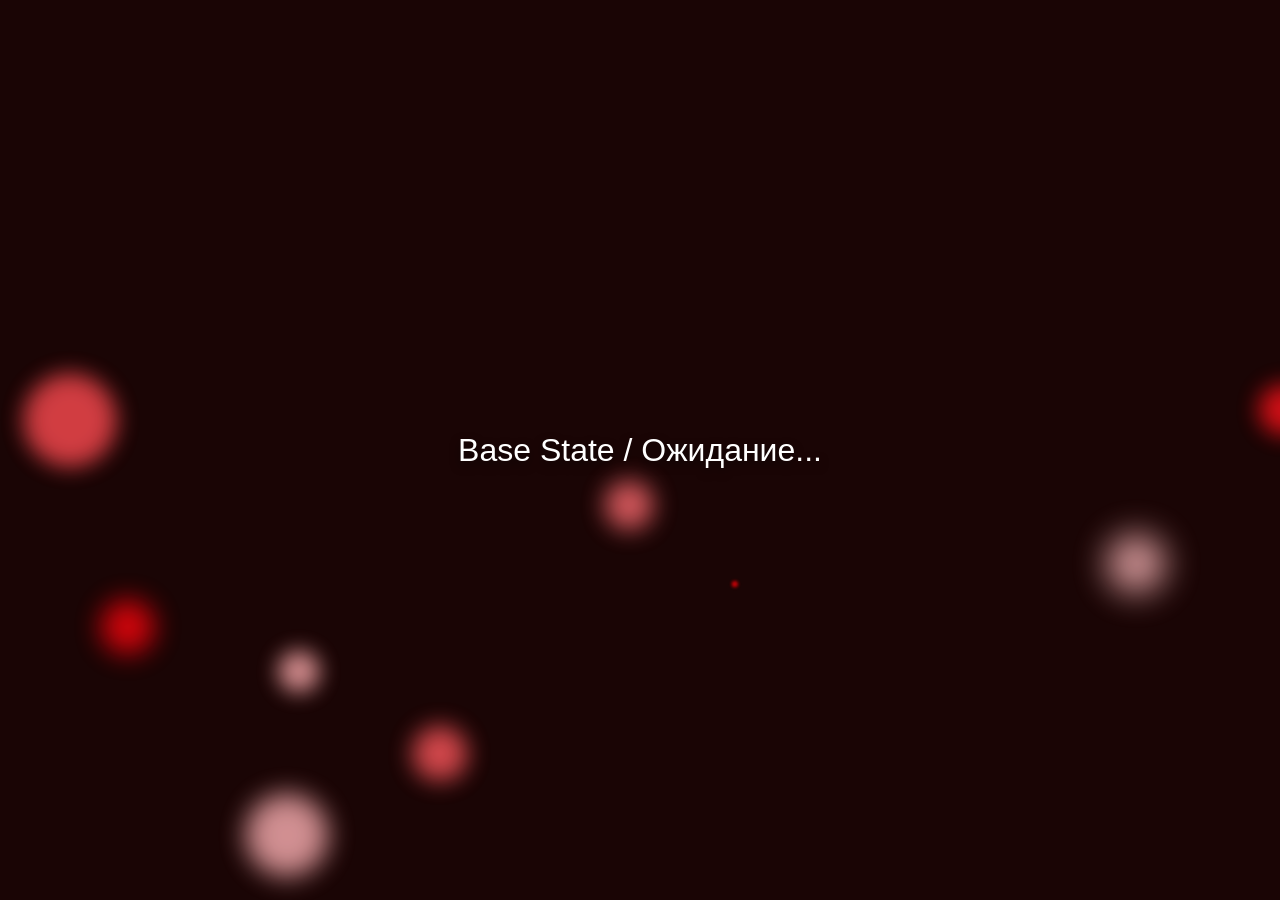
==== commit 4970032d: "Update index.html" ====
--- a/index.html
+++ b/index.html
@@ -3,12 +3,9 @@
 <head>
   <meta charset="UTF-8">
   <meta name="viewport" content="width=device-width, initial-scale=1.0">
-  <title>EPoster - Dynamic Lava Base</title>
+  <title>EPoster - Dynamic Lava Base (v2)</title>
   <style>
-    /* ПРЕДУПРЕЖДЕНИЕ: При интеграции через Python замените { на {{ и } на }} */
-    
     :root {
-      /* Цвет фона по умолчанию, будет перезаписан из JS */
       --bg-color: #1a0505; 
     }
 
@@ -22,7 +19,6 @@
       transition: background-color 2s ease;
     }
 
-    /* Контейнер для лавы. Используем blur для эффекта слияния жидкостей */
     #lava-container {
       position: absolute;
       top: 0; left: 0;
@@ -31,20 +27,16 @@
       overflow: hidden;
     }
 
-    /* Базовый класс для капли лавы */
     .blob {
       position: absolute;
       top: 0; left: 0;
       border-radius: 50%;
-      /* Сильный блюр для создания "жидкого" эффекта */
       filter: blur(6vw); 
       opacity: 0.8;
-      /* Аппаратное ускорение */
       will-change: transform; 
       transform-origin: center center;
     }
 
-    /* Элементы интерфейса поверх лавы (для примера) */
     .ui-layer {
       position: relative;
       z-index: 10;
@@ -63,7 +55,7 @@
 <body>
 
   <div id="lava-container"></div>
-
+  
   <div class="ui-layer">
     <div id="status-text">Base State / Ожидание...</div>
   </div>
@@ -71,38 +63,31 @@
   <script>
     const container = document.getElementById('lava-container');
     
-    // Глобальные настройки
     const CONFIG = {
-      minBlobs: 5,
-      maxBlobs: 13,
-      baseColorHSL: { h: 358, s: 100, l: 68 }, // По умолчанию #ff5e62
-      minLife: 3000,  // 3 сек
-      maxLife: 30000, // 30 сек
-      anomalyChance: 0.03 // 3%
+      minBlobs: 8,       // Строгий минимум
+      maxBlobs: 14,      // Максимум
+      baseColorHSL: { h: 358, s: 100, l: 68 }, 
+      minLife: 10000,    // От 10 сек
+      maxLife: 40000,    // До 40 сек
+      anomalyChance: 0.03 // 3% шанс
     };
 
     let blobs = [];
 
-    // --- Утилиты ---
-
-    // Нелинейное сглаживание для появления/исчезновения (Ease In-Out)
     function easeInOutQuad(t) {
       return t < 0.5 ? 2 * t * t : -1 + (4 - 2 * t) * t;
     }
 
-    // Конвертер HEX в HSL для получения базового цвета из бекенда
     function hexToHSL(hex) {
       hex = hex.replace(/^#/, '');
       let r = parseInt(hex.substring(0, 2), 16) / 255;
       let g = parseInt(hex.substring(2, 4), 16) / 255;
       let b = parseInt(hex.substring(4, 6), 16) / 255;
-
       let max = Math.max(r, g, b), min = Math.min(r, g, b);
       let h, s, l = (max + min) / 2;
 
-      if (max === min) {
-        h = s = 0; 
-      } else {
+      if (max === min) { h = s = 0; } 
+      else {
         let d = max - min;
         s = l > 0.5 ? d / (2 - max - min) : d / (max + min);
         switch (max) {
@@ -115,56 +100,47 @@
       return { h: Math.round(h * 360), s: Math.round(s * 100), l: Math.round(l * 100) };
     }
 
-    // --- Класс Blob ---
     class Blob {
       constructor() {
         this.el = document.createElement('div');
         this.el.className = 'blob';
         
-        // 3% шанс на аномалию
         this.isAnomaly = Math.random() < CONFIG.anomalyChance;
-        
-        // Размер от 20% до 55% экрана
         this.size = 20 + Math.random() * 35;
         this.el.style.width = this.size + 'vw';
         this.el.style.height = this.size + 'vw';
 
-        // Начальная позиция (в процентах от экрана)
+        // Рандомная стартовая позиция
         this.x = Math.random() * 100;
         this.y = Math.random() * 100;
 
-        // Вектор движения и плавающие колебания
+        // Полностью случайное направление от 0 до 360 градусов (в радианах)
         this.angle = Math.random() * Math.PI * 2;
-        this.baseSpeed = 0.02 + Math.random() * 0.04; // Базовая скорость
-        this.timeOffset = Math.random() * 10000; // Для рассинхронизации синусоид
-
-        // Жизненный цикл
+        this.baseSpeed = 0.02 + Math.random() * 0.04; 
+        this.timeOffset = Math.random() * 10000; 
+
         this.lifeTime = 0;
         
         if (this.isAnomaly) {
-          // Аномалия: Случайный цвет (H от 0 до 360), живет 1.5 - 3 сек, скорость +50%
+          // Аномалия: случайный цвет, 5-7 сек жизни, скорость 1.5x
           this.color = `hsl(${Math.random() * 360}, 100%, 60%)`;
-          this.maxLife = 1500 + Math.random() * 1500; 
+          this.maxLife = 5000 + Math.random() * 2000; 
           this.baseSpeed *= 1.5; 
-          this.el.style.zIndex = 5; // Выше остальных
+          this.el.style.zIndex = 5; 
         } else {
-          // Обычный: Цвет базы с расхождением яркости (L) ±20%
+          // Обычная лава: цвет базы ±20% яркости, 10-40 сек жизни
           let lVariation = CONFIG.baseColorHSL.l + (Math.random() * 40 - 20);
-          // Ограничиваем яркость, чтобы не ушло в белый/черный
           lVariation = Math.max(10, Math.min(90, lVariation)); 
           this.color = `hsl(${CONFIG.baseColorHSL.h}, ${CONFIG.baseColorHSL.s}%, ${lVariation}%)`;
           
-          // Живет от 3 до 30 секунд
           this.maxLife = CONFIG.minLife + Math.random() * (CONFIG.maxLife - CONFIG.minLife);
           this.el.style.zIndex = 1;
         }
 
         this.el.style.backgroundColor = this.color;
 
-        // Разбег скорости появления/исчезновения (±15% от базовых 1500мс)
         let fadeVariance = 1 + (Math.random() * 0.3 - 0.15); 
-        // Анимация появления занимает максимум 1.5 сек (или половину жизни аномалии)
-        this.fadeDuration = Math.min(1500 * fadeVariance, this.maxLife * 0.4);
+        this.fadeDuration = Math.min(2500 * fadeVariance, this.maxLife * 0.3);
 
         container.appendChild(this.el);
       }
@@ -172,43 +148,36 @@
       update(dt, timestamp) {
         this.lifeTime += dt;
 
-        // 1. УПРАВЛЕНИЕ МАСШТАБОМ (Scale 0 -> 1 -> 0 плавно, не линейно)
+        // 1. Плавный Scale (0-1-0)
         let scale = 1;
         if (this.lifeTime < this.fadeDuration) {
-          // Появление
-          let progress = this.lifeTime / this.fadeDuration;
-          scale = easeInOutQuad(progress);
+          scale = easeInOutQuad(this.lifeTime / this.fadeDuration);
         } else if (this.lifeTime > this.maxLife - this.fadeDuration) {
-          // Исчезновение
-          let progress = (this.maxLife - this.lifeTime) / this.fadeDuration;
-          scale = Math.max(0, easeInOutQuad(progress));
-        }
-
-        // Если время вышло - сообщаем движку удалить нас
+          scale = Math.max(0, easeInOutQuad((this.maxLife - this.lifeTime) / this.fadeDuration));
+        }
+
         if (this.lifeTime >= this.maxLife) return false;
 
-        // 2. ДИНАМИКА ДВИЖЕНИЯ
-        // Нелинейная скорость: колеблется на ±20% от базовой скорости плавно по синусоиде
-        let speedMultiplier = 1 + 0.2 * Math.sin((timestamp + this.timeOffset) * 0.002);
+        // 2. Движение XY: Нелинейная скорость (±20%)
+        let speedMultiplier = 1 + 0.2 * Math.sin((timestamp + this.timeOffset) * 0.0015);
         let currentSpeed = this.baseSpeed * speedMultiplier;
 
-        // Плавное изменение направления движения (заворачивает)
-        this.angle += 0.01 * Math.cos((timestamp + this.timeOffset) * 0.001);
+        // Искажение траектории: заставляет их "извиваться", а не лететь прямо
+        this.angle += 0.005 * Math.sin((timestamp + this.timeOffset) * 0.001);
 
         this.x += Math.cos(this.angle) * currentSpeed;
         this.y += Math.sin(this.angle) * currentSpeed;
 
-        // Мягкое отталкивание от краев экрана
-        if (this.x < -10) this.angle = 0;
-        if (this.x > 110) this.angle = Math.PI;
-        if (this.y < -10) this.angle = Math.PI / 2;
-        if (this.y > 110) this.angle = -Math.PI / 2;
-
-        // 3. ОТРИСОВКА (GPU ускорение)
-        // Используем 3D трансформации, чтобы Linux не пересчитывал Layout
+        // Мягкое отталкивание от невидимых краев (за экраном), чтобы не улетали навсегда
+        if (this.x < -20) { this.x = -20; this.angle = 0 + (Math.random() * 0.5 - 0.25); }
+        if (this.x > 120) { this.x = 120; this.angle = Math.PI + (Math.random() * 0.5 - 0.25); }
+        if (this.y < -20) { this.y = -20; this.angle = Math.PI / 2 + (Math.random() * 0.5 - 0.25); }
+        if (this.y > 120) { this.y = 120; this.angle = -Math.PI / 2 + (Math.random() * 0.5 - 0.25); }
+
+        // 3. Аппаратный рендер
         this.el.style.transform = `translate3d(calc(${this.x}vw - 50%), calc(${this.y}vh - 50%), 0) scale(${scale})`;
 
-        return true; // Жив
+        return true; 
       }
 
       destroy() {
@@ -218,7 +187,6 @@
       }
     }
 
-    // --- Главный цикл анимации ---
     let lastTime = 0;
 
     function animate(timestamp) {
@@ -226,16 +194,16 @@
       let dt = timestamp - lastTime;
       lastTime = timestamp;
 
-      // Динамическое поддержание числа blobs (от 5 до 13)
-      if (blobs.length < CONFIG.minBlobs) {
-        // Если меньше минимума - спавним сразу
+      // ЖЕСТКИЙ ЛИМИТ: Мгновенно добиваем до 8, если их меньше
+      while (blobs.length < CONFIG.minBlobs) {
         blobs.push(new Blob());
-      } else if (blobs.length < CONFIG.maxBlobs && Math.random() < 0.01) {
-        // Если место есть, с небольшой вероятностью спавним новый каждый кадр
+      } 
+      
+      // Плавный спавн до 14
+      if (blobs.length < CONFIG.maxBlobs && Math.random() < 0.01) {
         blobs.push(new Blob());
       }
 
-      // Обновляем все капли и удаляем "мертвые"
       for (let i = blobs.length - 1; i >= 0; i--) {
         let isAlive = blobs[i].update(dt, timestamp);
         if (!isAlive) {
@@ -247,38 +215,20 @@
       requestAnimationFrame(animate);
     }
 
-    // --- API ДЛЯ БЕКЕНДА (Python/C++) ---
-
-    /**
-     * Вызови эту функцию из бекенда для смены базового цвета.
-     * @param {string} hexColor - Цвет в формате "#FF0000"
-     */
     function setLavaColor(hexColor) {
       CONFIG.baseColorHSL = hexToHSL(hexColor);
-      
-      // Сделаем фон чуть более темной версией базового цвета
       let darkBg = `hsl(${CONFIG.baseColorHSL.h}, ${CONFIG.baseColorHSL.s}%, 10%)`;
       document.documentElement.style.setProperty('--bg-color', darkBg);
-      
-      // Можно раскомментировать, если хочешь убить старые капли при смене цвета
-      /*
-      blobs.forEach(b => b.destroy());
-      blobs = [];
-      */
-      
-      document.getElementById('status-text').innerText = `Цвет изменен: ${hexColor}`;
-    }
-
-    // Запуск двигателя
+      document.getElementById('status-text').innerText = `Цвет: ${hexColor}`;
+    }
+
     requestAnimationFrame(animate);
 
-    // --- ДЛЯ ТЕСТА В БРАУЗЕРЕ (Эмуляция сигналов бекенда) ---
-    // Каждые 15 секунд меняем базовый цвет на случайный
+    // Демонстрация смены цвета каждые 20 сек
     setInterval(() => {
       let randomHex = '#' + Math.floor(Math.random()*16777215).toString(16).padStart(6, '0');
       setLavaColor(randomHex);
-    }, 15000);
-    // --------------------------------------------------------
+    }, 20000);
 
   </script>
 </body>
